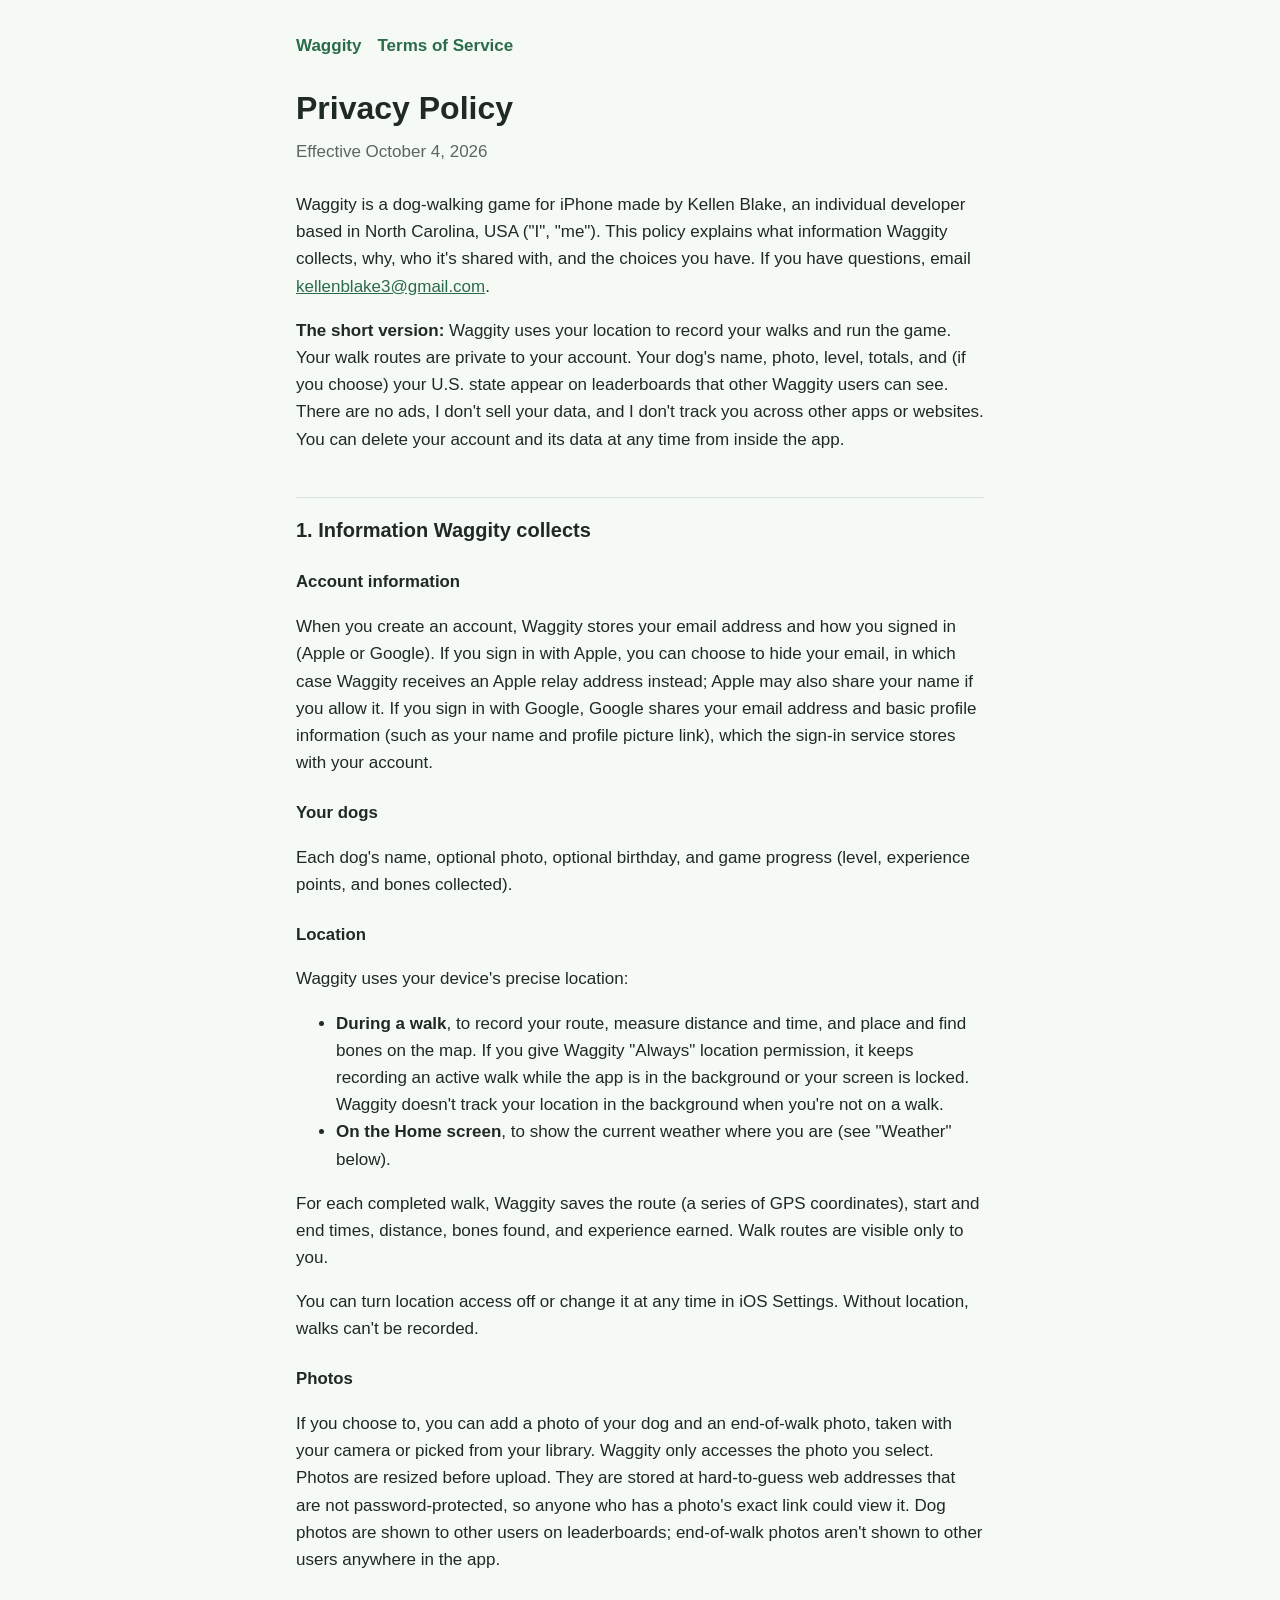
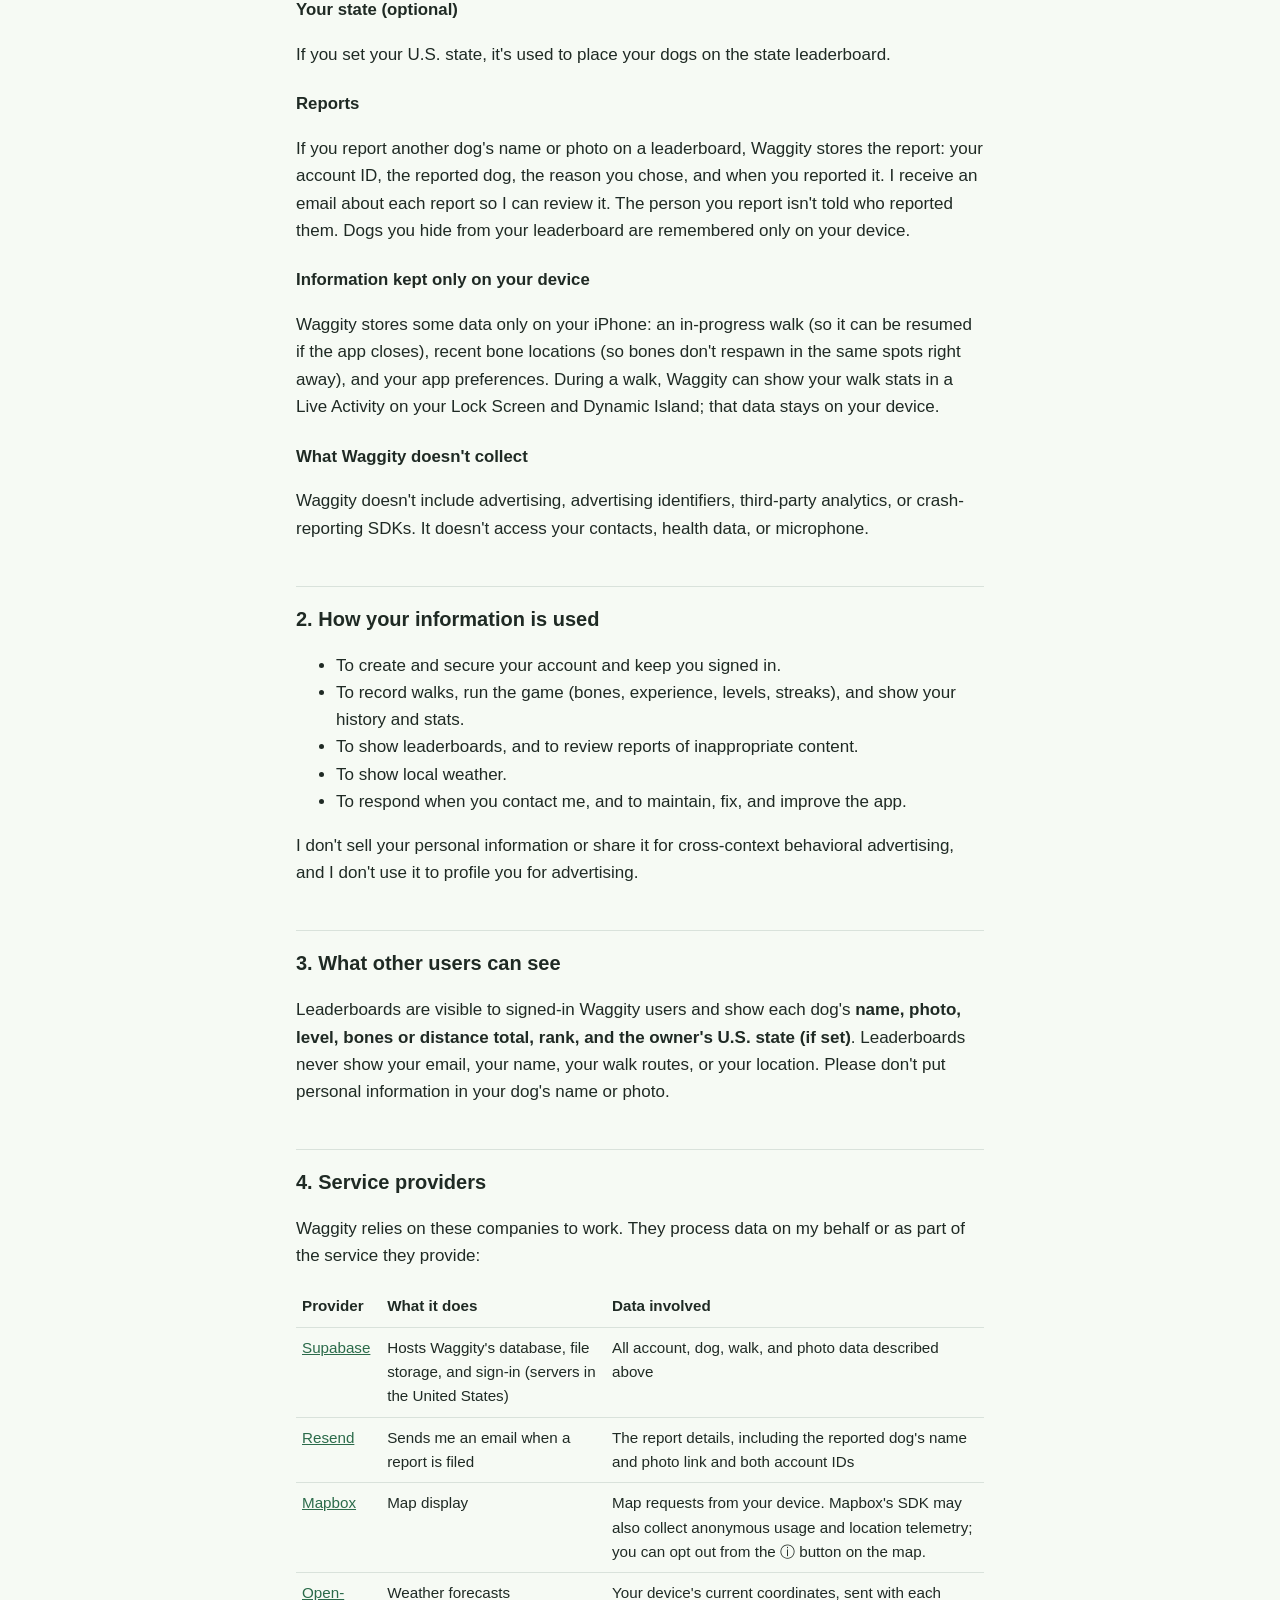
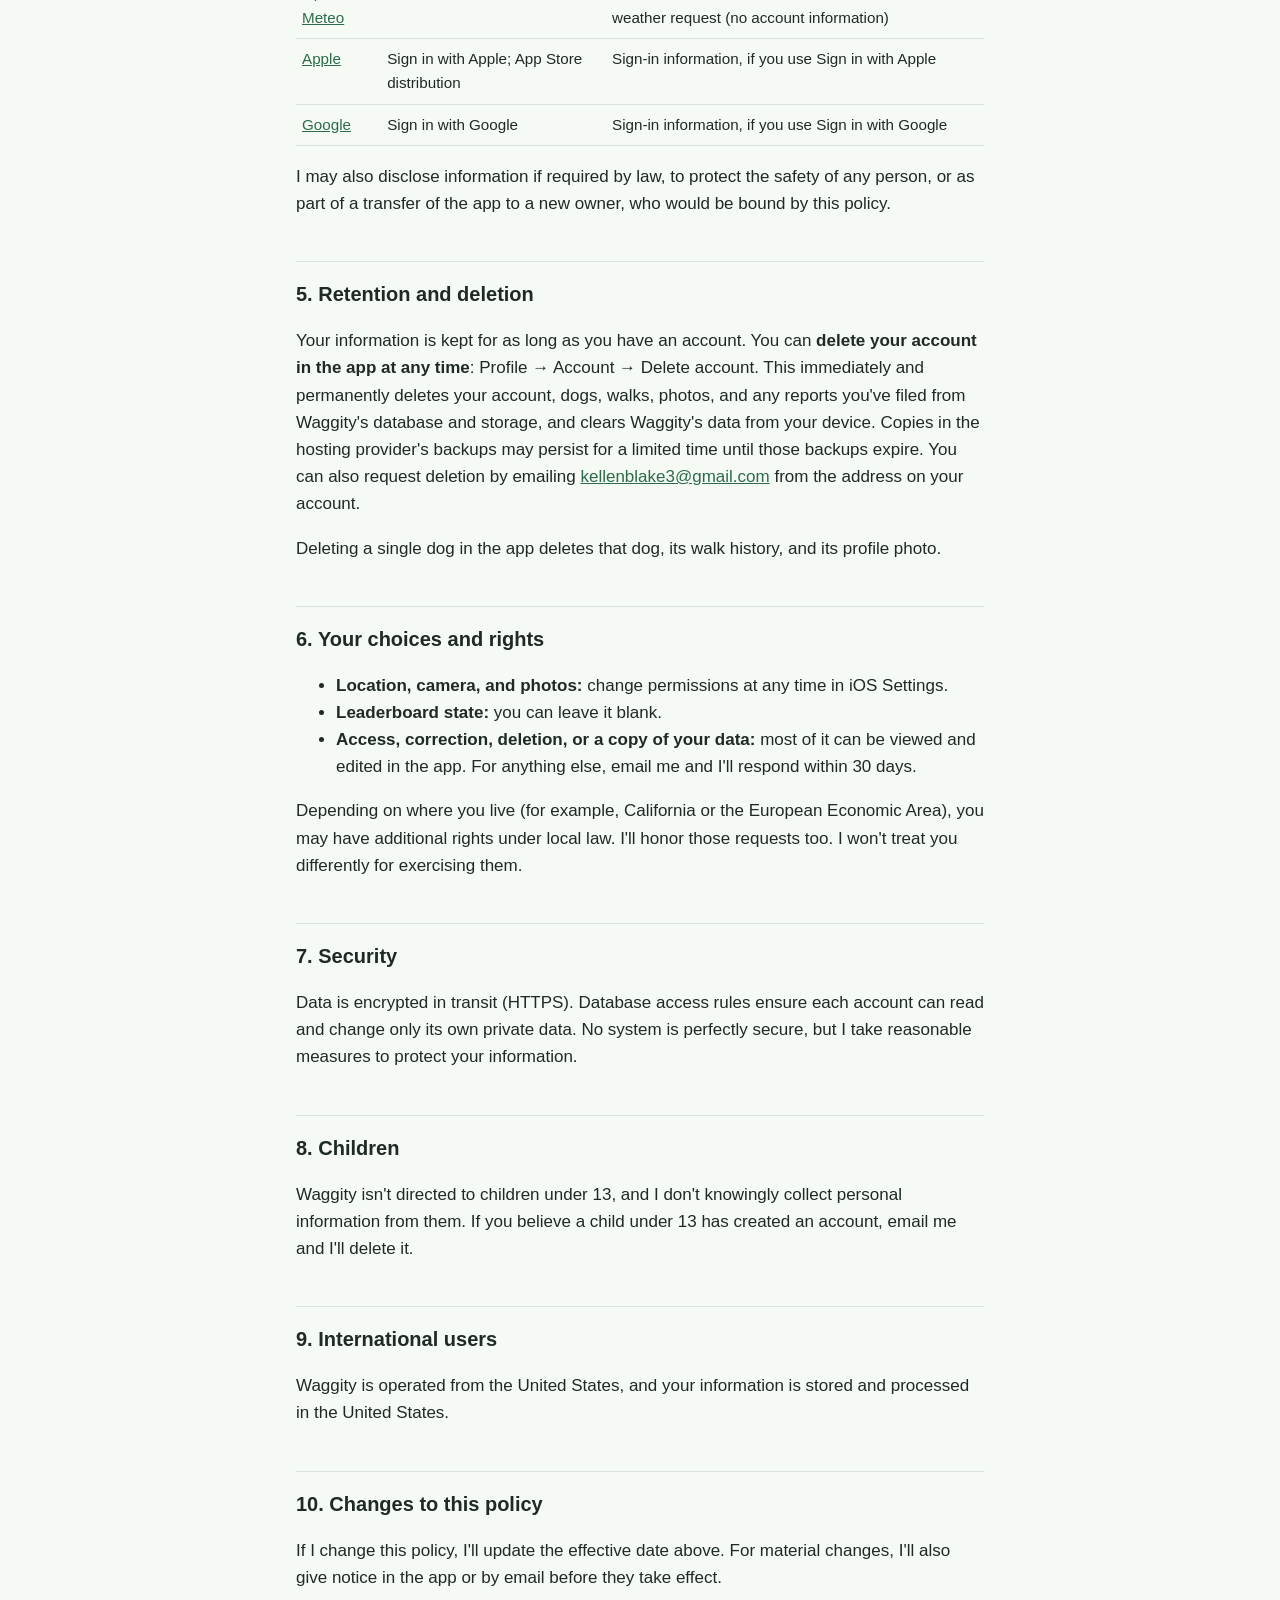
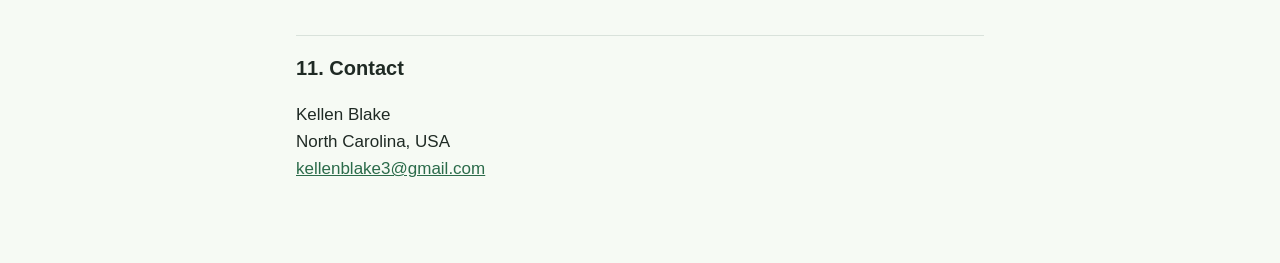
==== privacy.html @ a22bf343 "Waggity Privacy Policy and Terms of Service" ====
<!doctype html>
<html lang="en"><head><meta charset="utf-8"><meta name="viewport" content="width=device-width, initial-scale=1">
<title>Waggity Privacy Policy</title><link rel="stylesheet" href="style.css"></head>
<body><main>
<nav><a href="index.html">Waggity</a><a href="terms.html">Terms of Service</a></nav>
<h1>Privacy Policy</h1>
<p class="meta">Effective October 4, 2026</p>

<p>Waggity is a dog-walking game for iPhone made by Kellen Blake, an individual developer based in North Carolina, USA ("I", "me"). This policy explains what information Waggity collects, why, who it's shared with, and the choices you have. If you have questions, email <a href="mailto:kellenblake3@gmail.com">kellenblake3@gmail.com</a>.</p>

<p><strong>The short version:</strong> Waggity uses your location to record your walks and run the game. Your walk routes are private to your account. Your dog's name, photo, level, totals, and (if you choose) your U.S. state appear on leaderboards that other Waggity users can see. There are no ads, I don't sell your data, and I don't track you across other apps or websites. You can delete your account and its data at any time from inside the app.</p>

<h2>1. Information Waggity collects</h2>

<h3>Account information</h3>
<p>When you create an account, Waggity stores your email address and how you signed in (Apple or Google). If you sign in with Apple, you can choose to hide your email, in which case Waggity receives an Apple relay address instead; Apple may also share your name if you allow it. If you sign in with Google, Google shares your email address and basic profile information (such as your name and profile picture link), which the sign-in service stores with your account.</p>

<h3>Your dogs</h3>
<p>Each dog's name, optional photo, optional birthday, and game progress (level, experience points, and bones collected).</p>

<h3>Location</h3>
<p>Waggity uses your device's precise location:</p>
<ul>
  <li><strong>During a walk</strong>, to record your route, measure distance and time, and place and find bones on the map. If you give Waggity "Always" location permission, it keeps recording an active walk while the app is in the background or your screen is locked. Waggity doesn't track your location in the background when you're not on a walk.</li>
  <li><strong>On the Home screen</strong>, to show the current weather where you are (see "Weather" below).</li>
</ul>
<p>For each completed walk, Waggity saves the route (a series of GPS coordinates), start and end times, distance, bones found, and experience earned. Walk routes are visible only to you.</p>
<p>You can turn location access off or change it at any time in iOS Settings. Without location, walks can't be recorded.</p>

<h3>Photos</h3>
<p>If you choose to, you can add a photo of your dog and an end-of-walk photo, taken with your camera or picked from your library. Waggity only accesses the photo you select. Photos are resized before upload. They are stored at hard-to-guess web addresses that are not password-protected, so anyone who has a photo's exact link could view it. Dog photos are shown to other users on leaderboards; end-of-walk photos aren't shown to other users anywhere in the app.</p>

<h3>Your state (optional)</h3>
<p>If you set your U.S. state, it's used to place your dogs on the state leaderboard.</p>

<h3>Reports</h3>
<p>If you report another dog's name or photo on a leaderboard, Waggity stores the report: your account ID, the reported dog, the reason you chose, and when you reported it. I receive an email about each report so I can review it. The person you report isn't told who reported them. Dogs you hide from your leaderboard are remembered only on your device.</p>

<h3>Information kept only on your device</h3>
<p>Waggity stores some data only on your iPhone: an in-progress walk (so it can be resumed if the app closes), recent bone locations (so bones don't respawn in the same spots right away), and your app preferences. During a walk, Waggity can show your walk stats in a Live Activity on your Lock Screen and Dynamic Island; that data stays on your device.</p>

<h3>What Waggity doesn't collect</h3>
<p>Waggity doesn't include advertising, advertising identifiers, third-party analytics, or crash-reporting SDKs. It doesn't access your contacts, health data, or microphone.</p>

<h2>2. How your information is used</h2>
<ul>
  <li>To create and secure your account and keep you signed in.</li>
  <li>To record walks, run the game (bones, experience, levels, streaks), and show your history and stats.</li>
  <li>To show leaderboards, and to review reports of inappropriate content.</li>
  <li>To show local weather.</li>
  <li>To respond when you contact me, and to maintain, fix, and improve the app.</li>
</ul>
<p>I don't sell your personal information or share it for cross-context behavioral advertising, and I don't use it to profile you for advertising.</p>

<h2>3. What other users can see</h2>
<p>Leaderboards are visible to signed-in Waggity users and show each dog's <strong>name, photo, level, bones or distance total, rank, and the owner's U.S. state (if set)</strong>. Leaderboards never show your email, your name, your walk routes, or your location. Please don't put personal information in your dog's name or photo.</p>

<h2>4. Service providers</h2>
<p>Waggity relies on these companies to work. They process data on my behalf or as part of the service they provide:</p>
<table>
  <tr><th>Provider</th><th>What it does</th><th>Data involved</th></tr>
  <tr><td><a href="https://supabase.com/privacy">Supabase</a></td><td>Hosts Waggity's database, file storage, and sign-in (servers in the United States)</td><td>All account, dog, walk, and photo data described above</td></tr>
  <tr><td><a href="https://resend.com/legal/privacy-policy">Resend</a></td><td>Sends me an email when a report is filed</td><td>The report details, including the reported dog's name and photo link and both account IDs</td></tr>
  <tr><td><a href="https://www.mapbox.com/legal/privacy">Mapbox</a></td><td>Map display</td><td>Map requests from your device. Mapbox's SDK may also collect anonymous usage and location telemetry; you can opt out from the ⓘ button on the map.</td></tr>
  <tr><td><a href="https://open-meteo.com/en/terms">Open-Meteo</a></td><td>Weather forecasts</td><td>Your device's current coordinates, sent with each weather request (no account information)</td></tr>
  <tr><td><a href="https://www.apple.com/legal/privacy/">Apple</a></td><td>Sign in with Apple; App Store distribution</td><td>Sign-in information, if you use Sign in with Apple</td></tr>
  <tr><td><a href="https://policies.google.com/privacy">Google</a></td><td>Sign in with Google</td><td>Sign-in information, if you use Sign in with Google</td></tr>
</table>
<p>I may also disclose information if required by law, to protect the safety of any person, or as part of a transfer of the app to a new owner, who would be bound by this policy.</p>

<h2>5. Retention and deletion</h2>
<p>Your information is kept for as long as you have an account. You can <strong>delete your account in the app at any time</strong>: Profile → Account → Delete account. This immediately and permanently deletes your account, dogs, walks, photos, and any reports you've filed from Waggity's database and storage, and clears Waggity's data from your device. Copies in the hosting provider's backups may persist for a limited time until those backups expire. You can also request deletion by emailing <a href="mailto:kellenblake3@gmail.com">kellenblake3@gmail.com</a> from the address on your account.</p>
<p>Deleting a single dog in the app deletes that dog, its walk history, and its profile photo.</p>

<h2>6. Your choices and rights</h2>
<ul>
  <li><strong>Location, camera, and photos:</strong> change permissions at any time in iOS Settings.</li>
  <li><strong>Leaderboard state:</strong> you can leave it blank.</li>
  <li><strong>Access, correction, deletion, or a copy of your data:</strong> most of it can be viewed and edited in the app. For anything else, email me and I'll respond within 30 days.</li>
</ul>
<p>Depending on where you live (for example, California or the European Economic Area), you may have additional rights under local law. I'll honor those requests too. I won't treat you differently for exercising them.</p>

<h2>7. Security</h2>
<p>Data is encrypted in transit (HTTPS). Database access rules ensure each account can read and change only its own private data. No system is perfectly secure, but I take reasonable measures to protect your information.</p>

<h2>8. Children</h2>
<p>Waggity isn't directed to children under 13, and I don't knowingly collect personal information from them. If you believe a child under 13 has created an account, email me and I'll delete it.</p>

<h2>9. International users</h2>
<p>Waggity is operated from the United States, and your information is stored and processed in the United States.</p>

<h2>10. Changes to this policy</h2>
<p>If I change this policy, I'll update the effective date above. For material changes, I'll also give notice in the app or by email before they take effect.</p>

<h2>11. Contact</h2>
<p>Kellen Blake<br>North Carolina, USA<br><a href="mailto:kellenblake3@gmail.com">kellenblake3@gmail.com</a></p>
</main></body></html>
---- style.css ----
:root { --bg: #f6faf4; --ink: #1f2a24; --muted: #5b665f; --accent: #2b6b4a; --rule: #d9e2db; }
@media (prefers-color-scheme: dark) { :root { --bg: #141a16; --ink: #e6ece7; --muted: #a3ada6; --accent: #7cc39c; --rule: #2c3530; } }
* { box-sizing: border-box; }
body { margin: 0; background: var(--bg); color: var(--ink); font: 17px/1.6 -apple-system, BlinkMacSystemFont, "Segoe UI", Roboto, sans-serif; }
main { max-width: 720px; margin: 0 auto; padding: 32px 16px 64px; }
h1 { font-size: 2rem; margin: 0 0 4px; }
h2 { font-size: 1.25rem; margin: 2.2em 0 .4em; padding-top: .8em; border-top: 1px solid var(--rule); }
h3 { font-size: 1.05rem; margin: 1.4em 0 .3em; }
.meta { color: var(--muted); margin: 0 0 1.5em; }
a { color: var(--accent); }
nav { margin-bottom: 24px; font-weight: 600; }
nav a { margin-right: 16px; text-decoration: none; }
table { border-collapse: collapse; width: 100%; font-size: .95rem; }
th, td { text-align: left; vertical-align: top; padding: 8px 6px; border-bottom: 1px solid var(--rule); }
.caps { text-transform: uppercase; font-size: .92rem; }
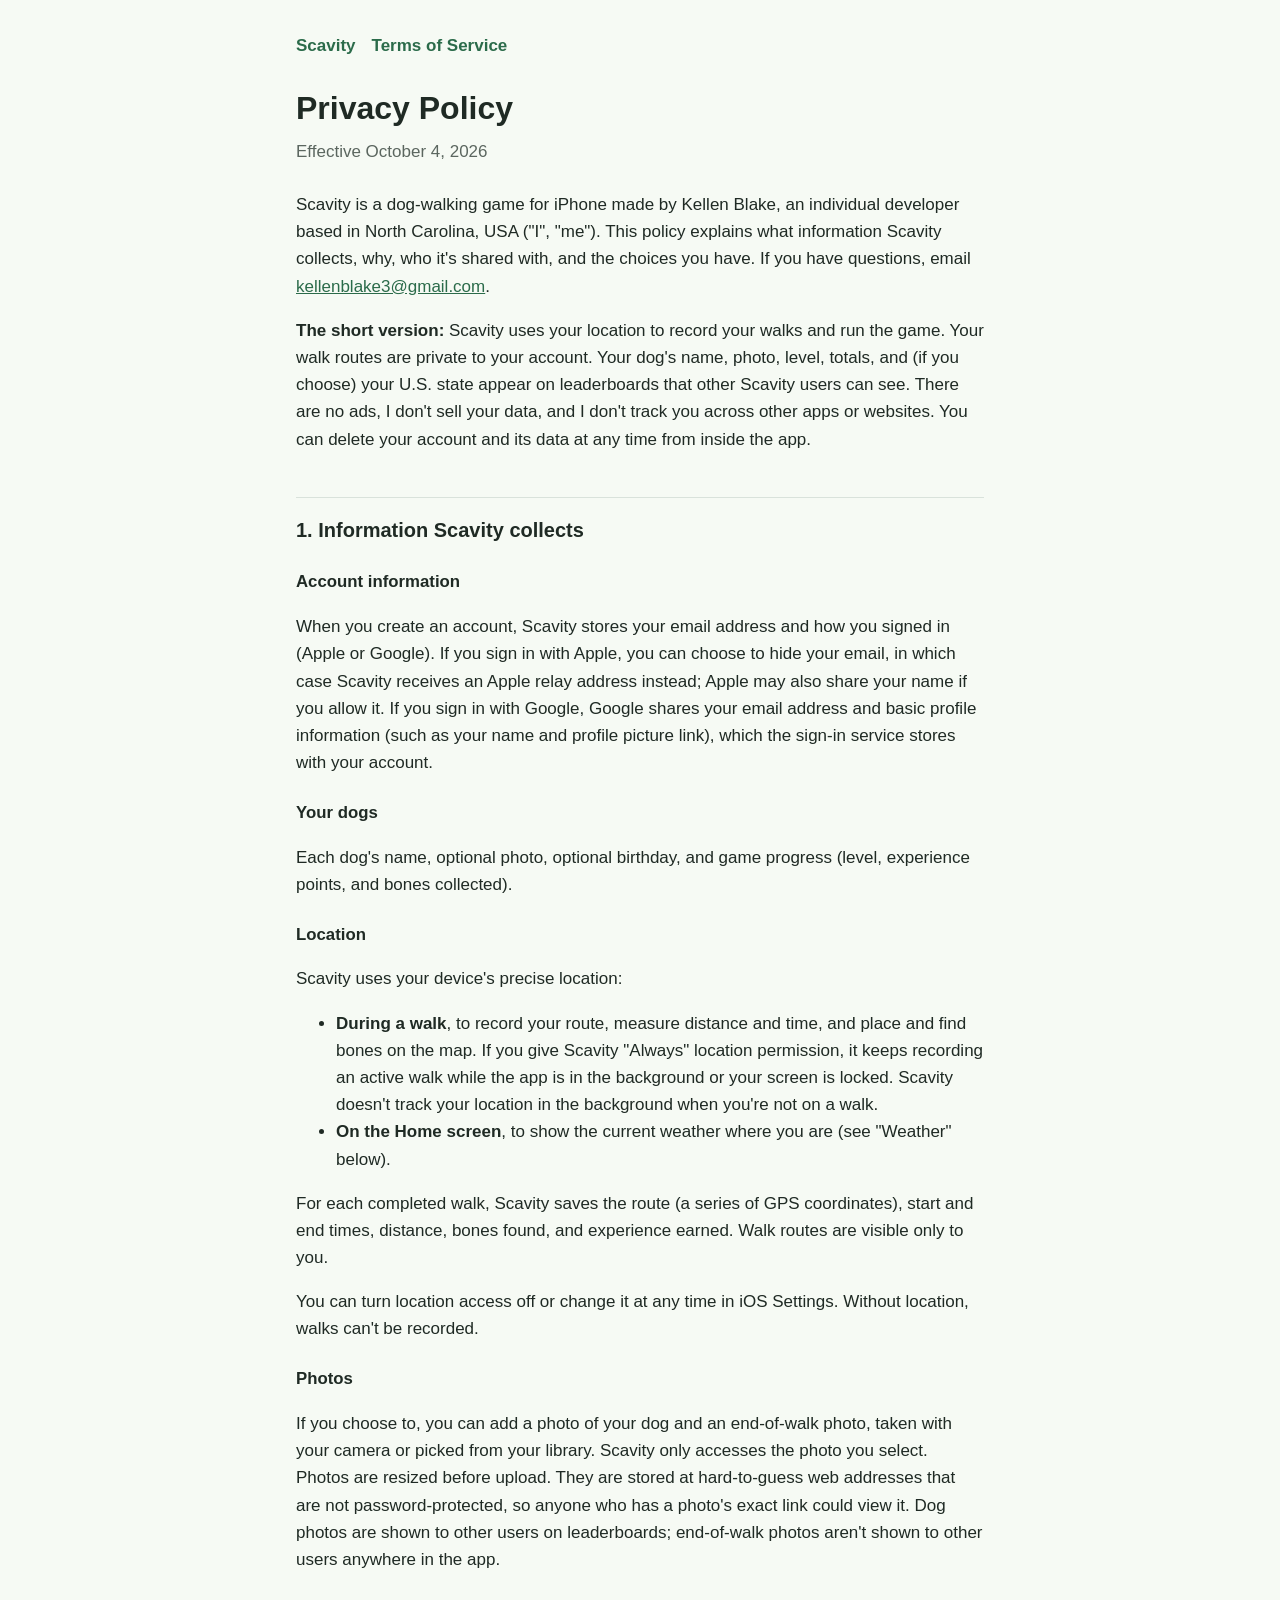
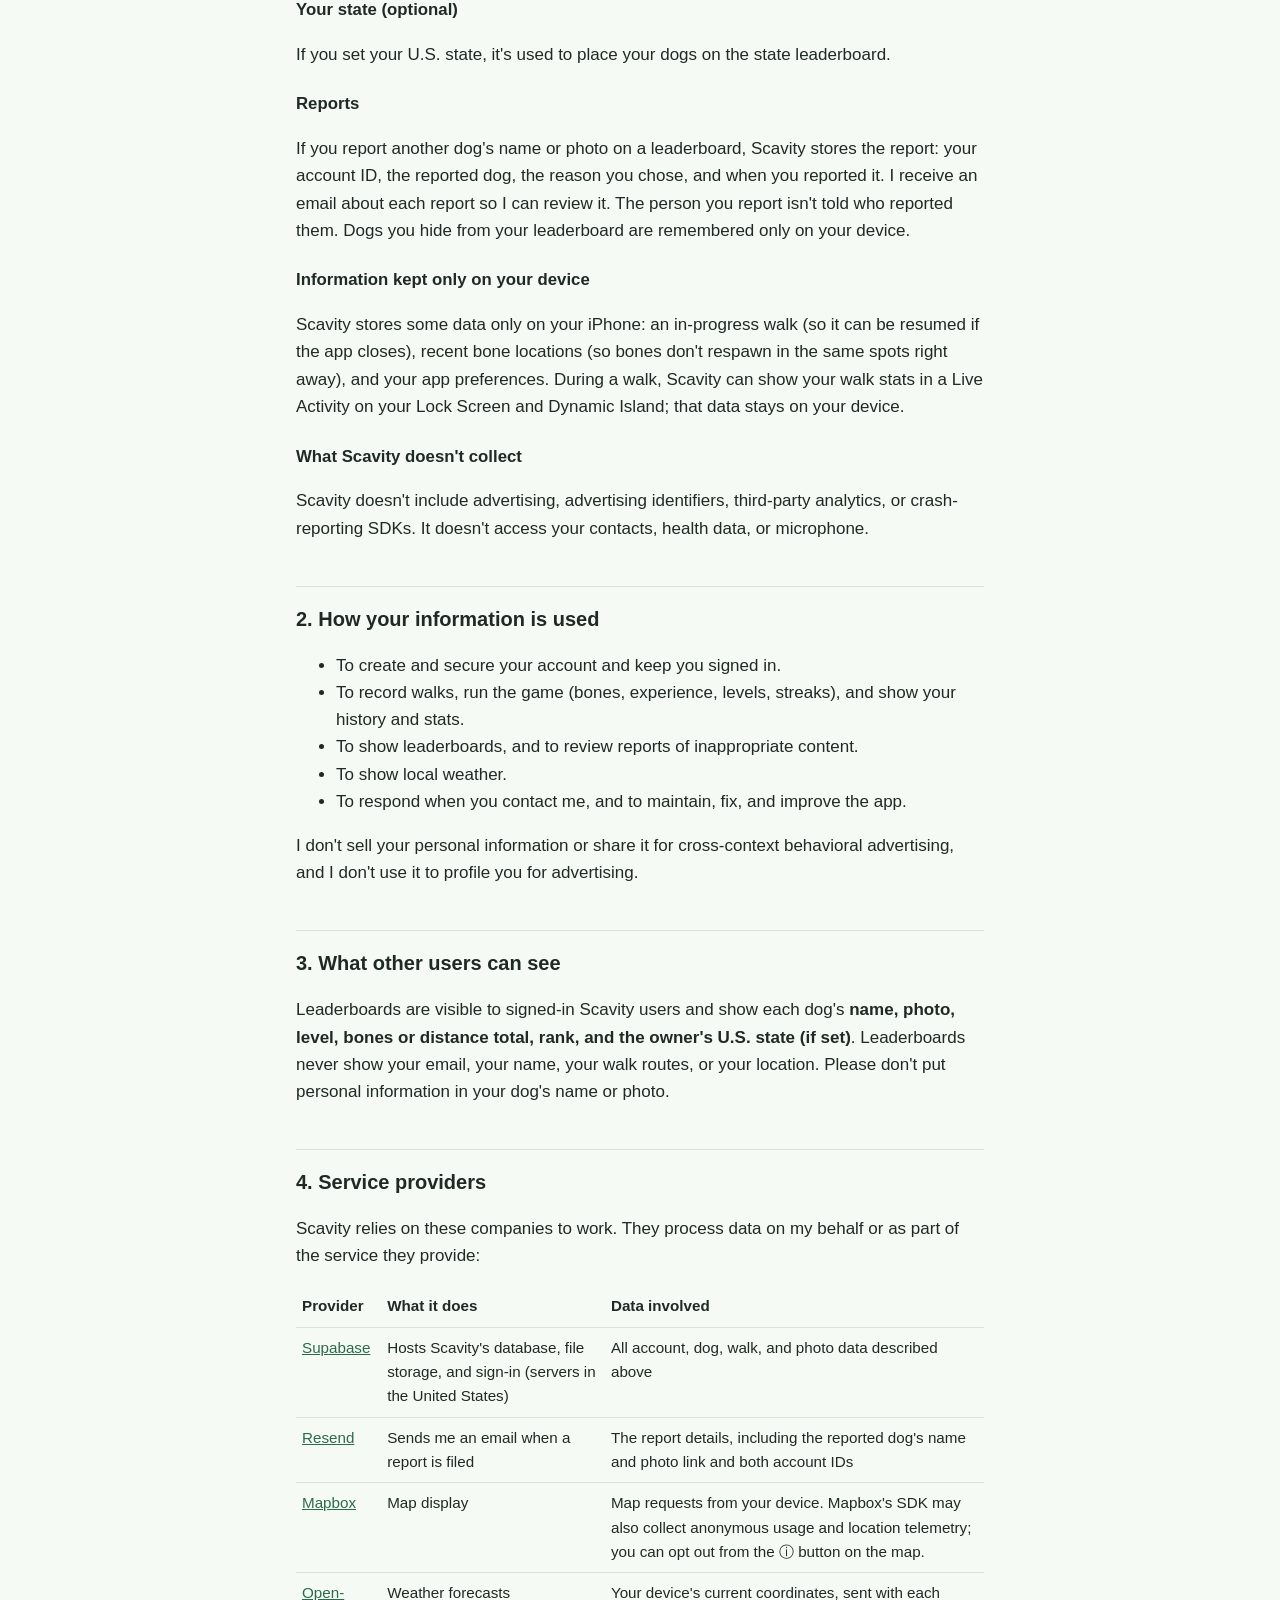
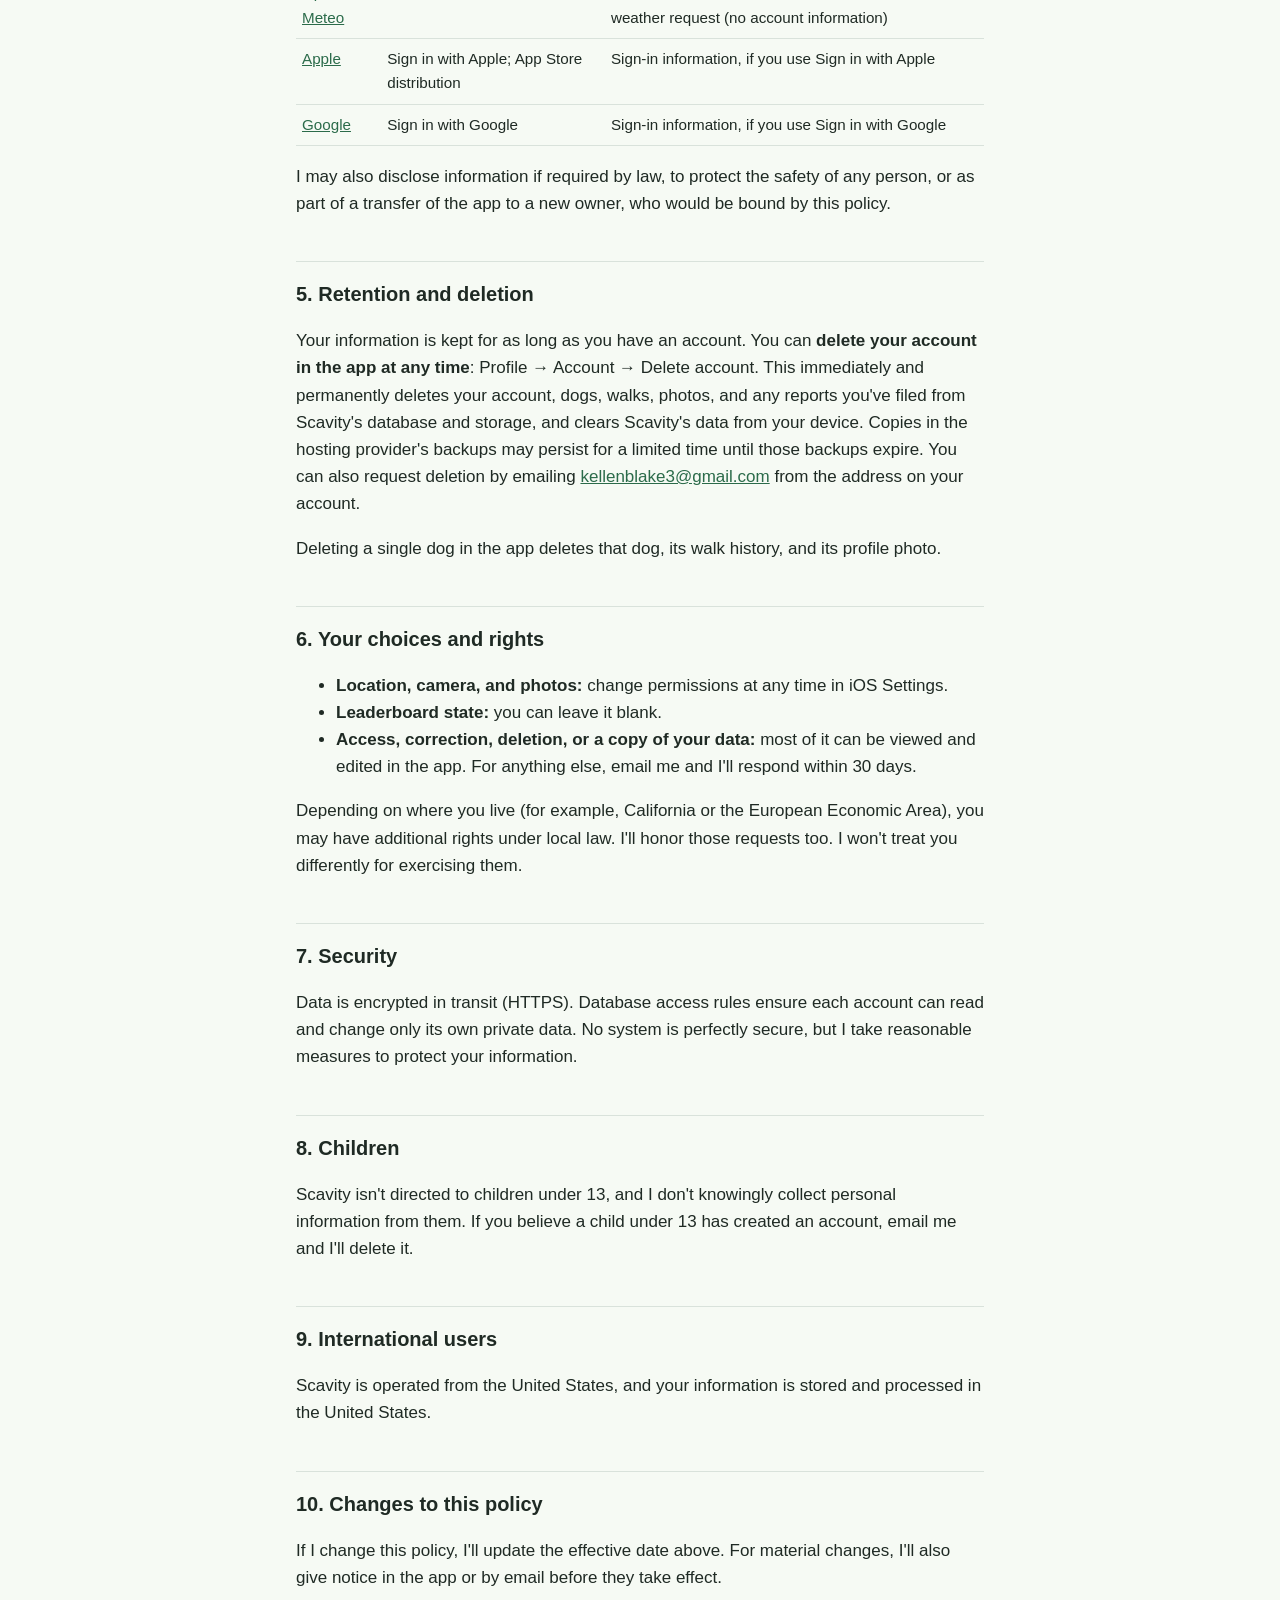
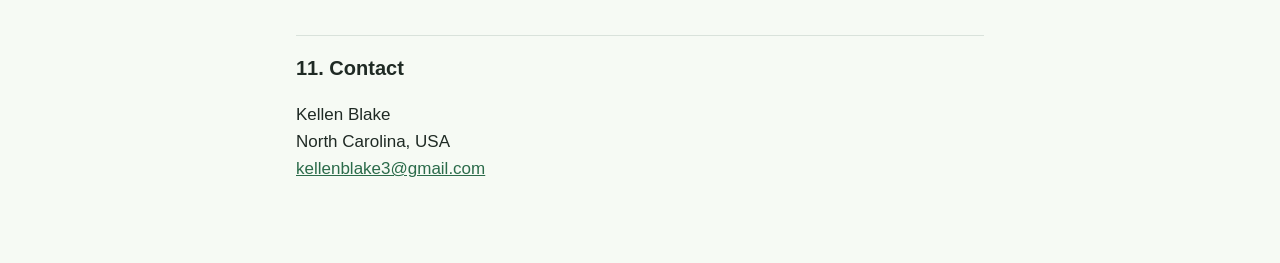
==== commit 5405731f: "Rename Waggity to Scavity" ====
--- a/privacy.html
+++ b/privacy.html
@@ -1,46 +1,46 @@
 <!doctype html>
 <html lang="en"><head><meta charset="utf-8"><meta name="viewport" content="width=device-width, initial-scale=1">
-<title>Waggity Privacy Policy</title><link rel="stylesheet" href="style.css"></head>
+<title>Scavity Privacy Policy</title><link rel="stylesheet" href="style.css"></head>
 <body><main>
-<nav><a href="index.html">Waggity</a><a href="terms.html">Terms of Service</a></nav>
+<nav><a href="index.html">Scavity</a><a href="terms.html">Terms of Service</a></nav>
 <h1>Privacy Policy</h1>
 <p class="meta">Effective October 4, 2026</p>
 
-<p>Waggity is a dog-walking game for iPhone made by Kellen Blake, an individual developer based in North Carolina, USA ("I", "me"). This policy explains what information Waggity collects, why, who it's shared with, and the choices you have. If you have questions, email <a href="mailto:kellenblake3@gmail.com">kellenblake3@gmail.com</a>.</p>
+<p>Scavity is a dog-walking game for iPhone made by Kellen Blake, an individual developer based in North Carolina, USA ("I", "me"). This policy explains what information Scavity collects, why, who it's shared with, and the choices you have. If you have questions, email <a href="mailto:kellenblake3@gmail.com">kellenblake3@gmail.com</a>.</p>
 
-<p><strong>The short version:</strong> Waggity uses your location to record your walks and run the game. Your walk routes are private to your account. Your dog's name, photo, level, totals, and (if you choose) your U.S. state appear on leaderboards that other Waggity users can see. There are no ads, I don't sell your data, and I don't track you across other apps or websites. You can delete your account and its data at any time from inside the app.</p>
+<p><strong>The short version:</strong> Scavity uses your location to record your walks and run the game. Your walk routes are private to your account. Your dog's name, photo, level, totals, and (if you choose) your U.S. state appear on leaderboards that other Scavity users can see. There are no ads, I don't sell your data, and I don't track you across other apps or websites. You can delete your account and its data at any time from inside the app.</p>
 
-<h2>1. Information Waggity collects</h2>
+<h2>1. Information Scavity collects</h2>
 
 <h3>Account information</h3>
-<p>When you create an account, Waggity stores your email address and how you signed in (Apple or Google). If you sign in with Apple, you can choose to hide your email, in which case Waggity receives an Apple relay address instead; Apple may also share your name if you allow it. If you sign in with Google, Google shares your email address and basic profile information (such as your name and profile picture link), which the sign-in service stores with your account.</p>
+<p>When you create an account, Scavity stores your email address and how you signed in (Apple or Google). If you sign in with Apple, you can choose to hide your email, in which case Scavity receives an Apple relay address instead; Apple may also share your name if you allow it. If you sign in with Google, Google shares your email address and basic profile information (such as your name and profile picture link), which the sign-in service stores with your account.</p>
 
 <h3>Your dogs</h3>
 <p>Each dog's name, optional photo, optional birthday, and game progress (level, experience points, and bones collected).</p>
 
 <h3>Location</h3>
-<p>Waggity uses your device's precise location:</p>
+<p>Scavity uses your device's precise location:</p>
 <ul>
-  <li><strong>During a walk</strong>, to record your route, measure distance and time, and place and find bones on the map. If you give Waggity "Always" location permission, it keeps recording an active walk while the app is in the background or your screen is locked. Waggity doesn't track your location in the background when you're not on a walk.</li>
+  <li><strong>During a walk</strong>, to record your route, measure distance and time, and place and find bones on the map. If you give Scavity "Always" location permission, it keeps recording an active walk while the app is in the background or your screen is locked. Scavity doesn't track your location in the background when you're not on a walk.</li>
   <li><strong>On the Home screen</strong>, to show the current weather where you are (see "Weather" below).</li>
 </ul>
-<p>For each completed walk, Waggity saves the route (a series of GPS coordinates), start and end times, distance, bones found, and experience earned. Walk routes are visible only to you.</p>
+<p>For each completed walk, Scavity saves the route (a series of GPS coordinates), start and end times, distance, bones found, and experience earned. Walk routes are visible only to you.</p>
 <p>You can turn location access off or change it at any time in iOS Settings. Without location, walks can't be recorded.</p>
 
 <h3>Photos</h3>
-<p>If you choose to, you can add a photo of your dog and an end-of-walk photo, taken with your camera or picked from your library. Waggity only accesses the photo you select. Photos are resized before upload. They are stored at hard-to-guess web addresses that are not password-protected, so anyone who has a photo's exact link could view it. Dog photos are shown to other users on leaderboards; end-of-walk photos aren't shown to other users anywhere in the app.</p>
+<p>If you choose to, you can add a photo of your dog and an end-of-walk photo, taken with your camera or picked from your library. Scavity only accesses the photo you select. Photos are resized before upload. They are stored at hard-to-guess web addresses that are not password-protected, so anyone who has a photo's exact link could view it. Dog photos are shown to other users on leaderboards; end-of-walk photos aren't shown to other users anywhere in the app.</p>
 
 <h3>Your state (optional)</h3>
 <p>If you set your U.S. state, it's used to place your dogs on the state leaderboard.</p>
 
 <h3>Reports</h3>
-<p>If you report another dog's name or photo on a leaderboard, Waggity stores the report: your account ID, the reported dog, the reason you chose, and when you reported it. I receive an email about each report so I can review it. The person you report isn't told who reported them. Dogs you hide from your leaderboard are remembered only on your device.</p>
+<p>If you report another dog's name or photo on a leaderboard, Scavity stores the report: your account ID, the reported dog, the reason you chose, and when you reported it. I receive an email about each report so I can review it. The person you report isn't told who reported them. Dogs you hide from your leaderboard are remembered only on your device.</p>
 
 <h3>Information kept only on your device</h3>
-<p>Waggity stores some data only on your iPhone: an in-progress walk (so it can be resumed if the app closes), recent bone locations (so bones don't respawn in the same spots right away), and your app preferences. During a walk, Waggity can show your walk stats in a Live Activity on your Lock Screen and Dynamic Island; that data stays on your device.</p>
+<p>Scavity stores some data only on your iPhone: an in-progress walk (so it can be resumed if the app closes), recent bone locations (so bones don't respawn in the same spots right away), and your app preferences. During a walk, Scavity can show your walk stats in a Live Activity on your Lock Screen and Dynamic Island; that data stays on your device.</p>
 
-<h3>What Waggity doesn't collect</h3>
-<p>Waggity doesn't include advertising, advertising identifiers, third-party analytics, or crash-reporting SDKs. It doesn't access your contacts, health data, or microphone.</p>
+<h3>What Scavity doesn't collect</h3>
+<p>Scavity doesn't include advertising, advertising identifiers, third-party analytics, or crash-reporting SDKs. It doesn't access your contacts, health data, or microphone.</p>
 
 <h2>2. How your information is used</h2>
 <ul>
@@ -53,13 +53,13 @@
 <p>I don't sell your personal information or share it for cross-context behavioral advertising, and I don't use it to profile you for advertising.</p>
 
 <h2>3. What other users can see</h2>
-<p>Leaderboards are visible to signed-in Waggity users and show each dog's <strong>name, photo, level, bones or distance total, rank, and the owner's U.S. state (if set)</strong>. Leaderboards never show your email, your name, your walk routes, or your location. Please don't put personal information in your dog's name or photo.</p>
+<p>Leaderboards are visible to signed-in Scavity users and show each dog's <strong>name, photo, level, bones or distance total, rank, and the owner's U.S. state (if set)</strong>. Leaderboards never show your email, your name, your walk routes, or your location. Please don't put personal information in your dog's name or photo.</p>
 
 <h2>4. Service providers</h2>
-<p>Waggity relies on these companies to work. They process data on my behalf or as part of the service they provide:</p>
+<p>Scavity relies on these companies to work. They process data on my behalf or as part of the service they provide:</p>
 <table>
   <tr><th>Provider</th><th>What it does</th><th>Data involved</th></tr>
-  <tr><td><a href="https://supabase.com/privacy">Supabase</a></td><td>Hosts Waggity's database, file storage, and sign-in (servers in the United States)</td><td>All account, dog, walk, and photo data described above</td></tr>
+  <tr><td><a href="https://supabase.com/privacy">Supabase</a></td><td>Hosts Scavity's database, file storage, and sign-in (servers in the United States)</td><td>All account, dog, walk, and photo data described above</td></tr>
   <tr><td><a href="https://resend.com/legal/privacy-policy">Resend</a></td><td>Sends me an email when a report is filed</td><td>The report details, including the reported dog's name and photo link and both account IDs</td></tr>
   <tr><td><a href="https://www.mapbox.com/legal/privacy">Mapbox</a></td><td>Map display</td><td>Map requests from your device. Mapbox's SDK may also collect anonymous usage and location telemetry; you can opt out from the ⓘ button on the map.</td></tr>
   <tr><td><a href="https://open-meteo.com/en/terms">Open-Meteo</a></td><td>Weather forecasts</td><td>Your device's current coordinates, sent with each weather request (no account information)</td></tr>
@@ -69,7 +69,7 @@
 <p>I may also disclose information if required by law, to protect the safety of any person, or as part of a transfer of the app to a new owner, who would be bound by this policy.</p>
 
 <h2>5. Retention and deletion</h2>
-<p>Your information is kept for as long as you have an account. You can <strong>delete your account in the app at any time</strong>: Profile → Account → Delete account. This immediately and permanently deletes your account, dogs, walks, photos, and any reports you've filed from Waggity's database and storage, and clears Waggity's data from your device. Copies in the hosting provider's backups may persist for a limited time until those backups expire. You can also request deletion by emailing <a href="mailto:kellenblake3@gmail.com">kellenblake3@gmail.com</a> from the address on your account.</p>
+<p>Your information is kept for as long as you have an account. You can <strong>delete your account in the app at any time</strong>: Profile → Account → Delete account. This immediately and permanently deletes your account, dogs, walks, photos, and any reports you've filed from Scavity's database and storage, and clears Scavity's data from your device. Copies in the hosting provider's backups may persist for a limited time until those backups expire. You can also request deletion by emailing <a href="mailto:kellenblake3@gmail.com">kellenblake3@gmail.com</a> from the address on your account.</p>
 <p>Deleting a single dog in the app deletes that dog, its walk history, and its profile photo.</p>
 
 <h2>6. Your choices and rights</h2>
@@ -84,10 +84,10 @@
 <p>Data is encrypted in transit (HTTPS). Database access rules ensure each account can read and change only its own private data. No system is perfectly secure, but I take reasonable measures to protect your information.</p>
 
 <h2>8. Children</h2>
-<p>Waggity isn't directed to children under 13, and I don't knowingly collect personal information from them. If you believe a child under 13 has created an account, email me and I'll delete it.</p>
+<p>Scavity isn't directed to children under 13, and I don't knowingly collect personal information from them. If you believe a child under 13 has created an account, email me and I'll delete it.</p>
 
 <h2>9. International users</h2>
-<p>Waggity is operated from the United States, and your information is stored and processed in the United States.</p>
+<p>Scavity is operated from the United States, and your information is stored and processed in the United States.</p>
 
 <h2>10. Changes to this policy</h2>
 <p>If I change this policy, I'll update the effective date above. For material changes, I'll also give notice in the app or by email before they take effect.</p>
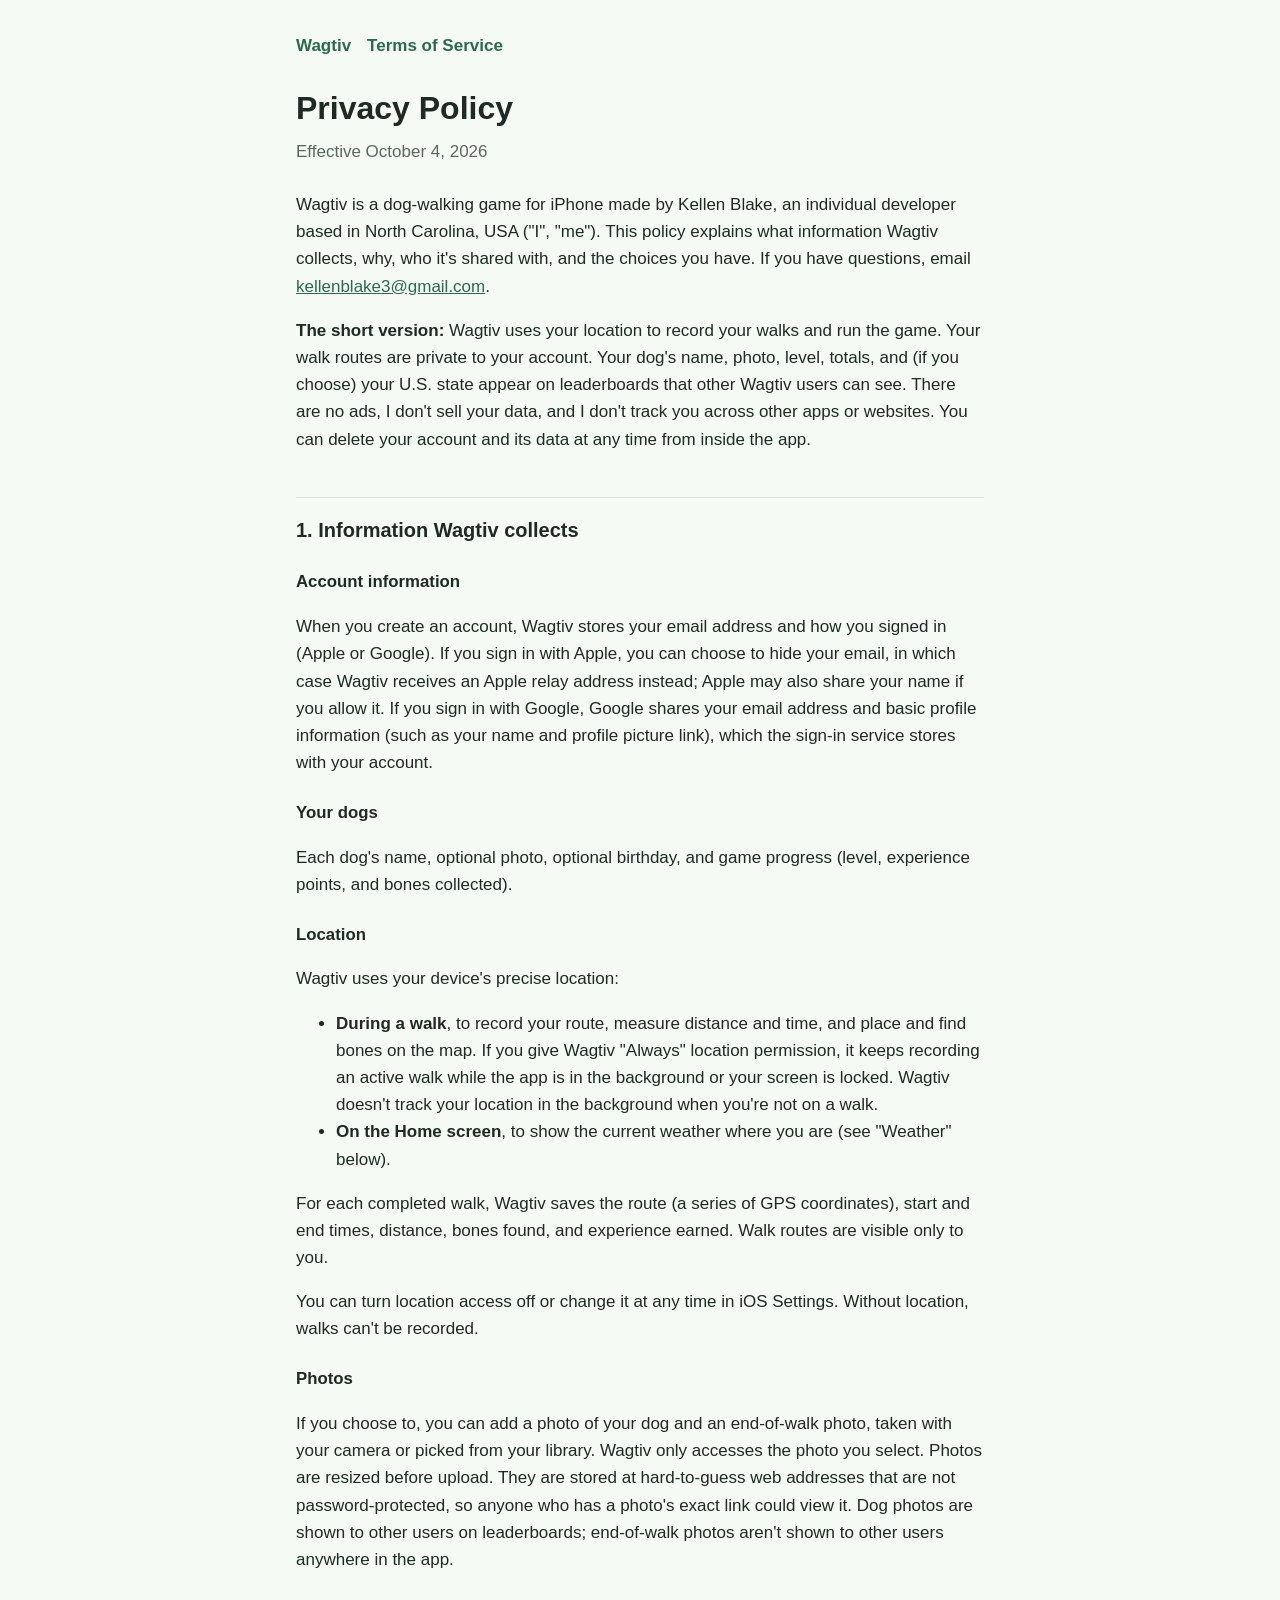
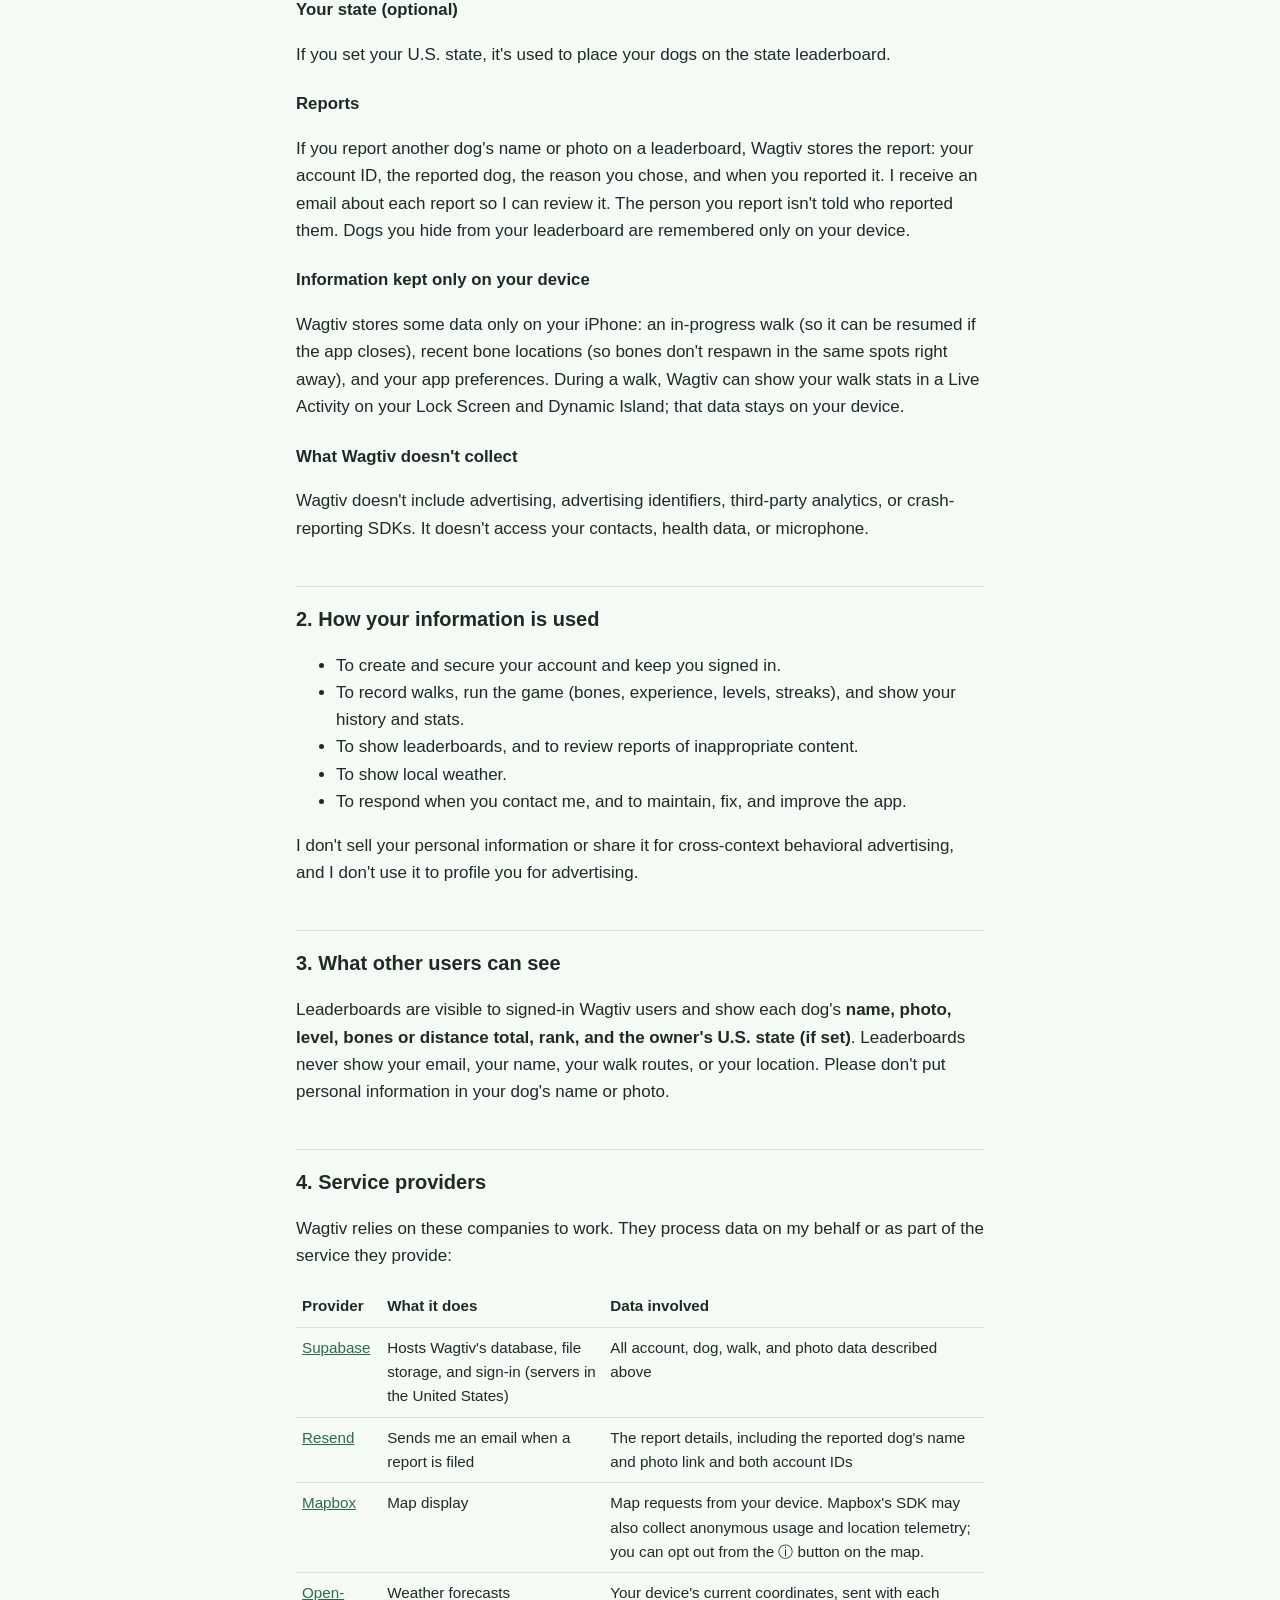
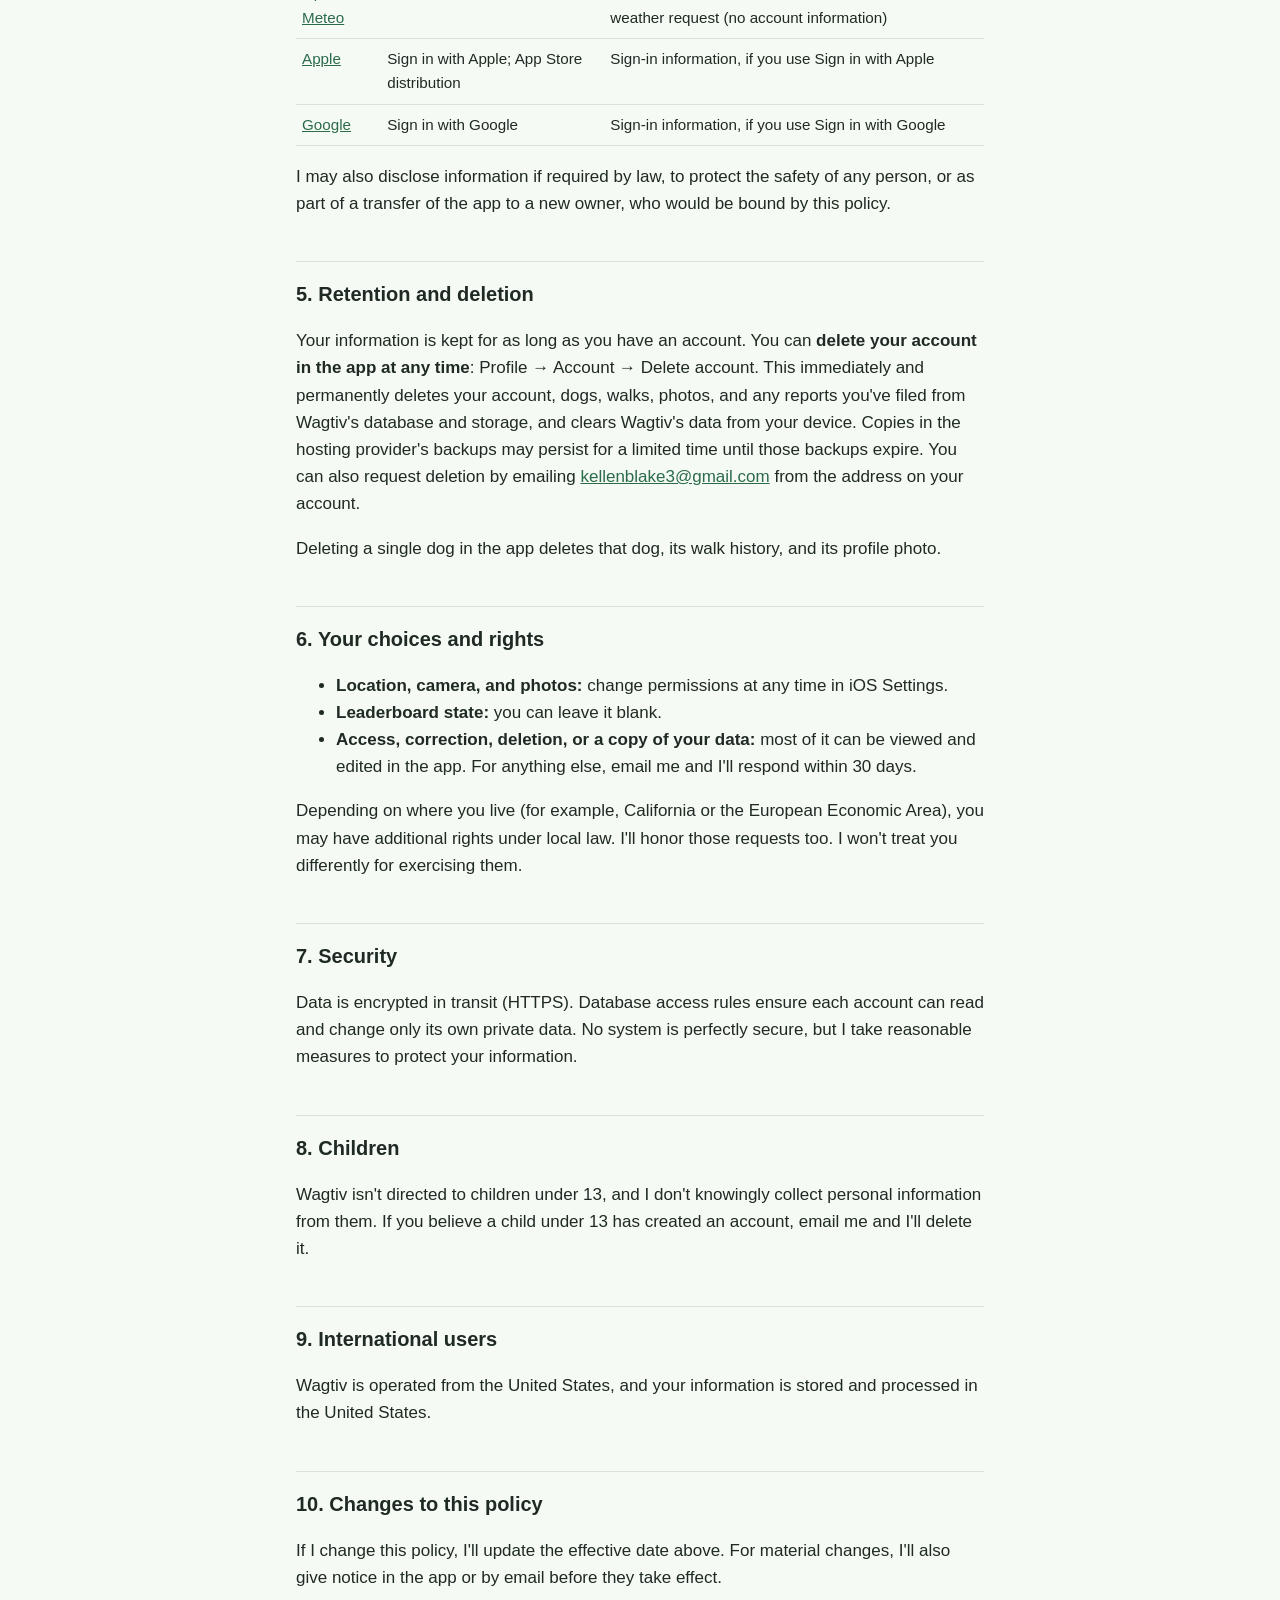
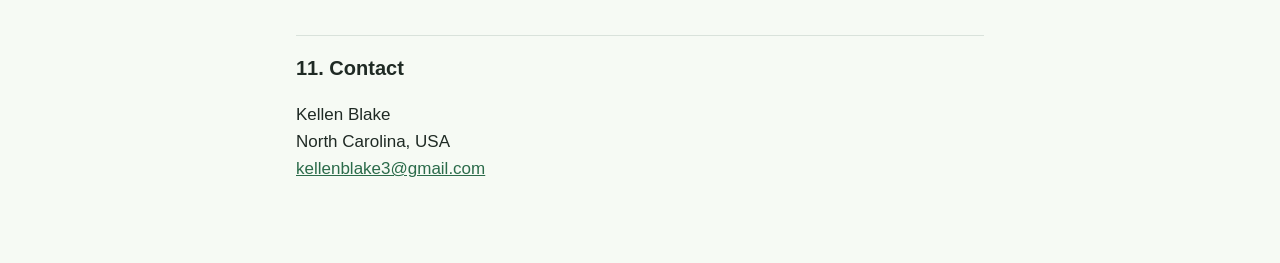
==== commit 6368b8c9: "Rename Scavity to Wagtiv" ====
--- a/privacy.html
+++ b/privacy.html
@@ -1,46 +1,46 @@
 <!doctype html>
 <html lang="en"><head><meta charset="utf-8"><meta name="viewport" content="width=device-width, initial-scale=1">
-<title>Scavity Privacy Policy</title><link rel="stylesheet" href="style.css"></head>
+<title>Wagtiv Privacy Policy</title><link rel="stylesheet" href="style.css"></head>
 <body><main>
-<nav><a href="index.html">Scavity</a><a href="terms.html">Terms of Service</a></nav>
+<nav><a href="index.html">Wagtiv</a><a href="terms.html">Terms of Service</a></nav>
 <h1>Privacy Policy</h1>
 <p class="meta">Effective October 4, 2026</p>
 
-<p>Scavity is a dog-walking game for iPhone made by Kellen Blake, an individual developer based in North Carolina, USA ("I", "me"). This policy explains what information Scavity collects, why, who it's shared with, and the choices you have. If you have questions, email <a href="mailto:kellenblake3@gmail.com">kellenblake3@gmail.com</a>.</p>
+<p>Wagtiv is a dog-walking game for iPhone made by Kellen Blake, an individual developer based in North Carolina, USA ("I", "me"). This policy explains what information Wagtiv collects, why, who it's shared with, and the choices you have. If you have questions, email <a href="mailto:kellenblake3@gmail.com">kellenblake3@gmail.com</a>.</p>
 
-<p><strong>The short version:</strong> Scavity uses your location to record your walks and run the game. Your walk routes are private to your account. Your dog's name, photo, level, totals, and (if you choose) your U.S. state appear on leaderboards that other Scavity users can see. There are no ads, I don't sell your data, and I don't track you across other apps or websites. You can delete your account and its data at any time from inside the app.</p>
+<p><strong>The short version:</strong> Wagtiv uses your location to record your walks and run the game. Your walk routes are private to your account. Your dog's name, photo, level, totals, and (if you choose) your U.S. state appear on leaderboards that other Wagtiv users can see. There are no ads, I don't sell your data, and I don't track you across other apps or websites. You can delete your account and its data at any time from inside the app.</p>
 
-<h2>1. Information Scavity collects</h2>
+<h2>1. Information Wagtiv collects</h2>
 
 <h3>Account information</h3>
-<p>When you create an account, Scavity stores your email address and how you signed in (Apple or Google). If you sign in with Apple, you can choose to hide your email, in which case Scavity receives an Apple relay address instead; Apple may also share your name if you allow it. If you sign in with Google, Google shares your email address and basic profile information (such as your name and profile picture link), which the sign-in service stores with your account.</p>
+<p>When you create an account, Wagtiv stores your email address and how you signed in (Apple or Google). If you sign in with Apple, you can choose to hide your email, in which case Wagtiv receives an Apple relay address instead; Apple may also share your name if you allow it. If you sign in with Google, Google shares your email address and basic profile information (such as your name and profile picture link), which the sign-in service stores with your account.</p>
 
 <h3>Your dogs</h3>
 <p>Each dog's name, optional photo, optional birthday, and game progress (level, experience points, and bones collected).</p>
 
 <h3>Location</h3>
-<p>Scavity uses your device's precise location:</p>
+<p>Wagtiv uses your device's precise location:</p>
 <ul>
-  <li><strong>During a walk</strong>, to record your route, measure distance and time, and place and find bones on the map. If you give Scavity "Always" location permission, it keeps recording an active walk while the app is in the background or your screen is locked. Scavity doesn't track your location in the background when you're not on a walk.</li>
+  <li><strong>During a walk</strong>, to record your route, measure distance and time, and place and find bones on the map. If you give Wagtiv "Always" location permission, it keeps recording an active walk while the app is in the background or your screen is locked. Wagtiv doesn't track your location in the background when you're not on a walk.</li>
   <li><strong>On the Home screen</strong>, to show the current weather where you are (see "Weather" below).</li>
 </ul>
-<p>For each completed walk, Scavity saves the route (a series of GPS coordinates), start and end times, distance, bones found, and experience earned. Walk routes are visible only to you.</p>
+<p>For each completed walk, Wagtiv saves the route (a series of GPS coordinates), start and end times, distance, bones found, and experience earned. Walk routes are visible only to you.</p>
 <p>You can turn location access off or change it at any time in iOS Settings. Without location, walks can't be recorded.</p>
 
 <h3>Photos</h3>
-<p>If you choose to, you can add a photo of your dog and an end-of-walk photo, taken with your camera or picked from your library. Scavity only accesses the photo you select. Photos are resized before upload. They are stored at hard-to-guess web addresses that are not password-protected, so anyone who has a photo's exact link could view it. Dog photos are shown to other users on leaderboards; end-of-walk photos aren't shown to other users anywhere in the app.</p>
+<p>If you choose to, you can add a photo of your dog and an end-of-walk photo, taken with your camera or picked from your library. Wagtiv only accesses the photo you select. Photos are resized before upload. They are stored at hard-to-guess web addresses that are not password-protected, so anyone who has a photo's exact link could view it. Dog photos are shown to other users on leaderboards; end-of-walk photos aren't shown to other users anywhere in the app.</p>
 
 <h3>Your state (optional)</h3>
 <p>If you set your U.S. state, it's used to place your dogs on the state leaderboard.</p>
 
 <h3>Reports</h3>
-<p>If you report another dog's name or photo on a leaderboard, Scavity stores the report: your account ID, the reported dog, the reason you chose, and when you reported it. I receive an email about each report so I can review it. The person you report isn't told who reported them. Dogs you hide from your leaderboard are remembered only on your device.</p>
+<p>If you report another dog's name or photo on a leaderboard, Wagtiv stores the report: your account ID, the reported dog, the reason you chose, and when you reported it. I receive an email about each report so I can review it. The person you report isn't told who reported them. Dogs you hide from your leaderboard are remembered only on your device.</p>
 
 <h3>Information kept only on your device</h3>
-<p>Scavity stores some data only on your iPhone: an in-progress walk (so it can be resumed if the app closes), recent bone locations (so bones don't respawn in the same spots right away), and your app preferences. During a walk, Scavity can show your walk stats in a Live Activity on your Lock Screen and Dynamic Island; that data stays on your device.</p>
+<p>Wagtiv stores some data only on your iPhone: an in-progress walk (so it can be resumed if the app closes), recent bone locations (so bones don't respawn in the same spots right away), and your app preferences. During a walk, Wagtiv can show your walk stats in a Live Activity on your Lock Screen and Dynamic Island; that data stays on your device.</p>
 
-<h3>What Scavity doesn't collect</h3>
-<p>Scavity doesn't include advertising, advertising identifiers, third-party analytics, or crash-reporting SDKs. It doesn't access your contacts, health data, or microphone.</p>
+<h3>What Wagtiv doesn't collect</h3>
+<p>Wagtiv doesn't include advertising, advertising identifiers, third-party analytics, or crash-reporting SDKs. It doesn't access your contacts, health data, or microphone.</p>
 
 <h2>2. How your information is used</h2>
 <ul>
@@ -53,13 +53,13 @@
 <p>I don't sell your personal information or share it for cross-context behavioral advertising, and I don't use it to profile you for advertising.</p>
 
 <h2>3. What other users can see</h2>
-<p>Leaderboards are visible to signed-in Scavity users and show each dog's <strong>name, photo, level, bones or distance total, rank, and the owner's U.S. state (if set)</strong>. Leaderboards never show your email, your name, your walk routes, or your location. Please don't put personal information in your dog's name or photo.</p>
+<p>Leaderboards are visible to signed-in Wagtiv users and show each dog's <strong>name, photo, level, bones or distance total, rank, and the owner's U.S. state (if set)</strong>. Leaderboards never show your email, your name, your walk routes, or your location. Please don't put personal information in your dog's name or photo.</p>
 
 <h2>4. Service providers</h2>
-<p>Scavity relies on these companies to work. They process data on my behalf or as part of the service they provide:</p>
+<p>Wagtiv relies on these companies to work. They process data on my behalf or as part of the service they provide:</p>
 <table>
   <tr><th>Provider</th><th>What it does</th><th>Data involved</th></tr>
-  <tr><td><a href="https://supabase.com/privacy">Supabase</a></td><td>Hosts Scavity's database, file storage, and sign-in (servers in the United States)</td><td>All account, dog, walk, and photo data described above</td></tr>
+  <tr><td><a href="https://supabase.com/privacy">Supabase</a></td><td>Hosts Wagtiv's database, file storage, and sign-in (servers in the United States)</td><td>All account, dog, walk, and photo data described above</td></tr>
   <tr><td><a href="https://resend.com/legal/privacy-policy">Resend</a></td><td>Sends me an email when a report is filed</td><td>The report details, including the reported dog's name and photo link and both account IDs</td></tr>
   <tr><td><a href="https://www.mapbox.com/legal/privacy">Mapbox</a></td><td>Map display</td><td>Map requests from your device. Mapbox's SDK may also collect anonymous usage and location telemetry; you can opt out from the ⓘ button on the map.</td></tr>
   <tr><td><a href="https://open-meteo.com/en/terms">Open-Meteo</a></td><td>Weather forecasts</td><td>Your device's current coordinates, sent with each weather request (no account information)</td></tr>
@@ -69,7 +69,7 @@
 <p>I may also disclose information if required by law, to protect the safety of any person, or as part of a transfer of the app to a new owner, who would be bound by this policy.</p>
 
 <h2>5. Retention and deletion</h2>
-<p>Your information is kept for as long as you have an account. You can <strong>delete your account in the app at any time</strong>: Profile → Account → Delete account. This immediately and permanently deletes your account, dogs, walks, photos, and any reports you've filed from Scavity's database and storage, and clears Scavity's data from your device. Copies in the hosting provider's backups may persist for a limited time until those backups expire. You can also request deletion by emailing <a href="mailto:kellenblake3@gmail.com">kellenblake3@gmail.com</a> from the address on your account.</p>
+<p>Your information is kept for as long as you have an account. You can <strong>delete your account in the app at any time</strong>: Profile → Account → Delete account. This immediately and permanently deletes your account, dogs, walks, photos, and any reports you've filed from Wagtiv's database and storage, and clears Wagtiv's data from your device. Copies in the hosting provider's backups may persist for a limited time until those backups expire. You can also request deletion by emailing <a href="mailto:kellenblake3@gmail.com">kellenblake3@gmail.com</a> from the address on your account.</p>
 <p>Deleting a single dog in the app deletes that dog, its walk history, and its profile photo.</p>
 
 <h2>6. Your choices and rights</h2>
@@ -84,10 +84,10 @@
 <p>Data is encrypted in transit (HTTPS). Database access rules ensure each account can read and change only its own private data. No system is perfectly secure, but I take reasonable measures to protect your information.</p>
 
 <h2>8. Children</h2>
-<p>Scavity isn't directed to children under 13, and I don't knowingly collect personal information from them. If you believe a child under 13 has created an account, email me and I'll delete it.</p>
+<p>Wagtiv isn't directed to children under 13, and I don't knowingly collect personal information from them. If you believe a child under 13 has created an account, email me and I'll delete it.</p>
 
 <h2>9. International users</h2>
-<p>Scavity is operated from the United States, and your information is stored and processed in the United States.</p>
+<p>Wagtiv is operated from the United States, and your information is stored and processed in the United States.</p>
 
 <h2>10. Changes to this policy</h2>
 <p>If I change this policy, I'll update the effective date above. For material changes, I'll also give notice in the app or by email before they take effect.</p>
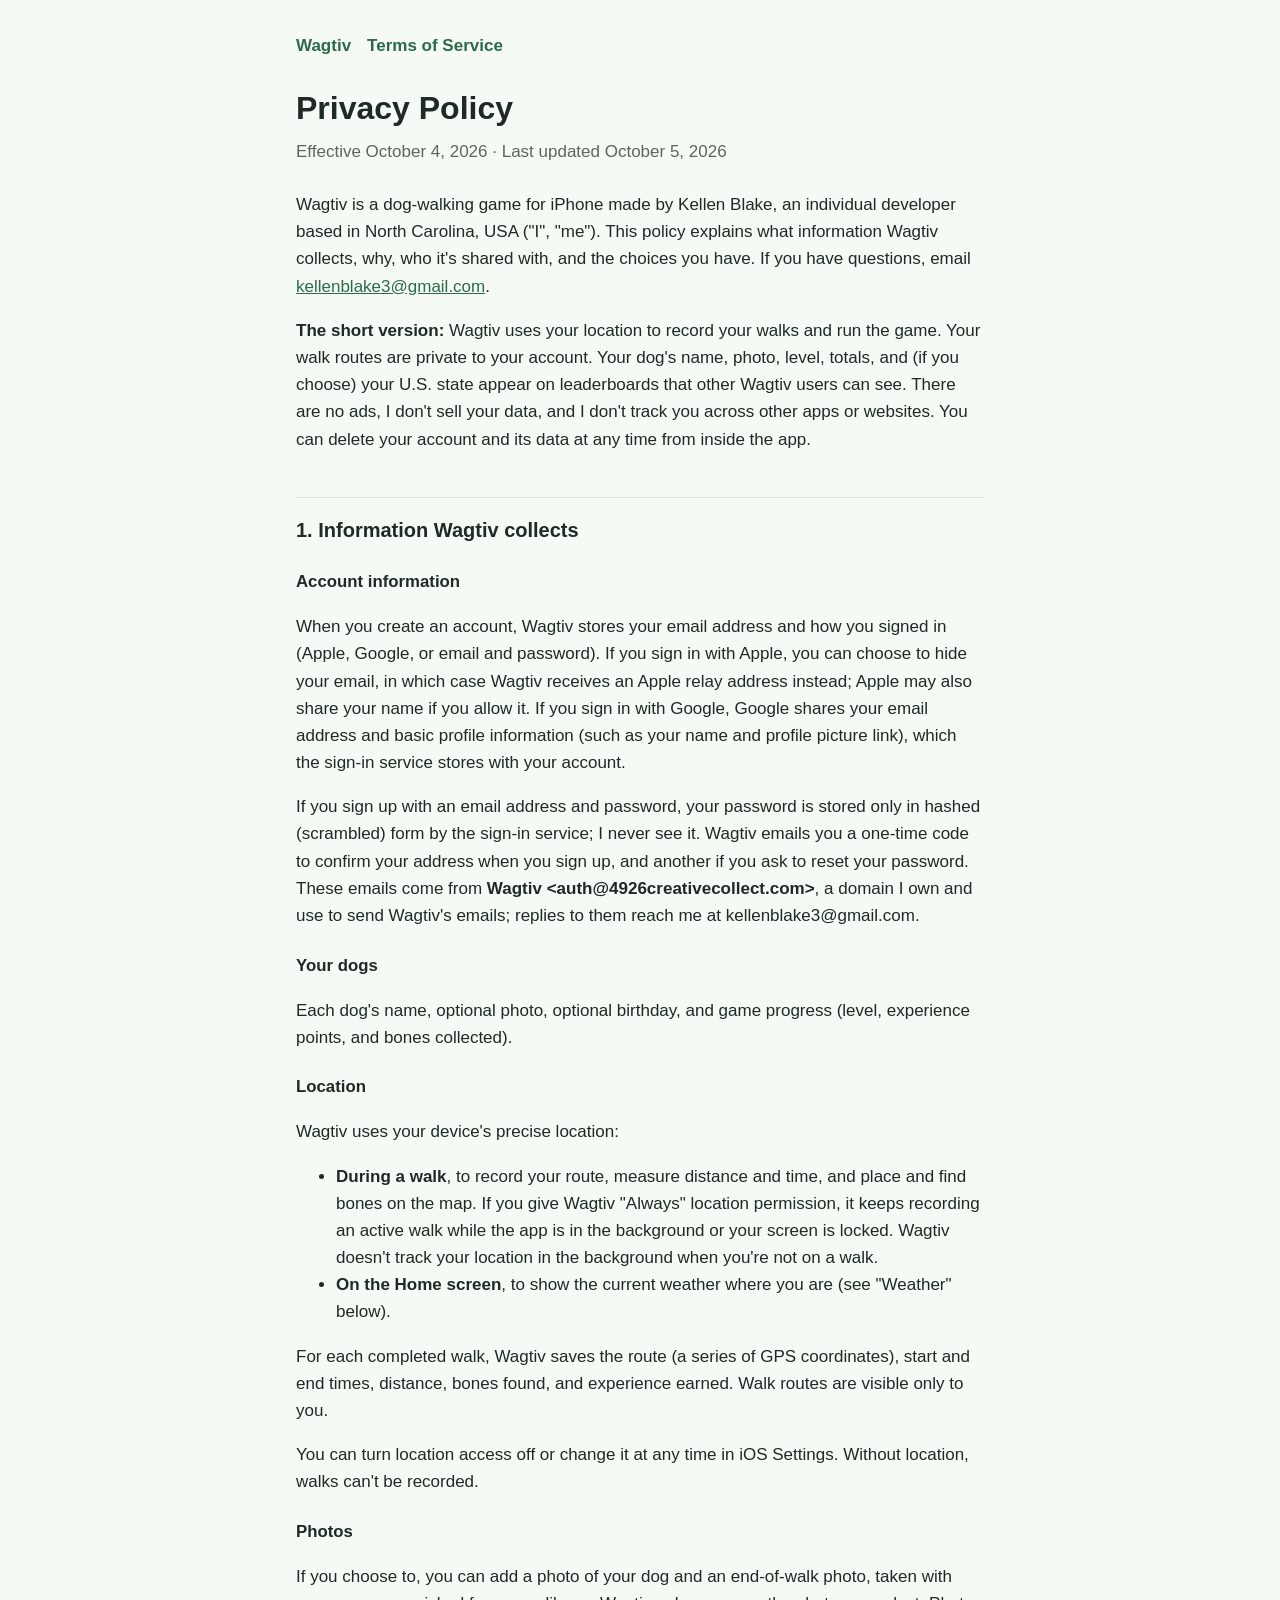
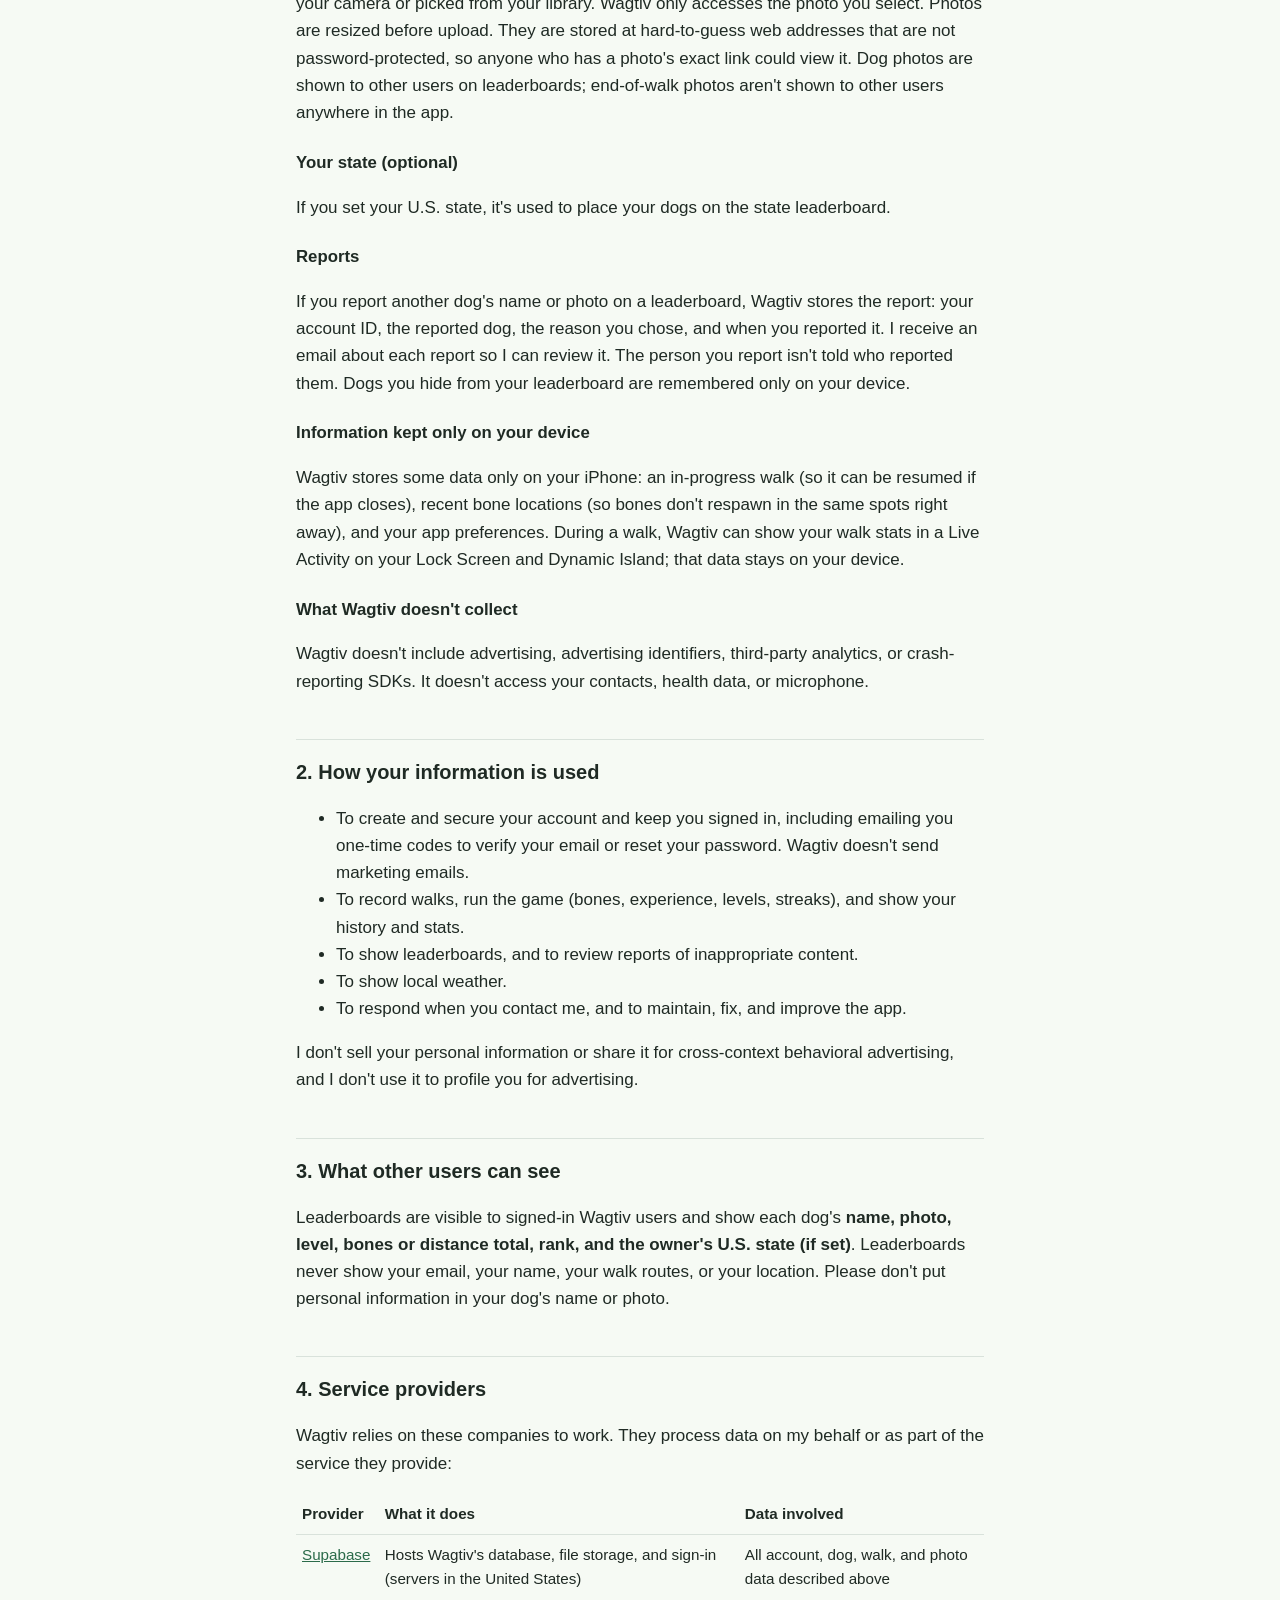
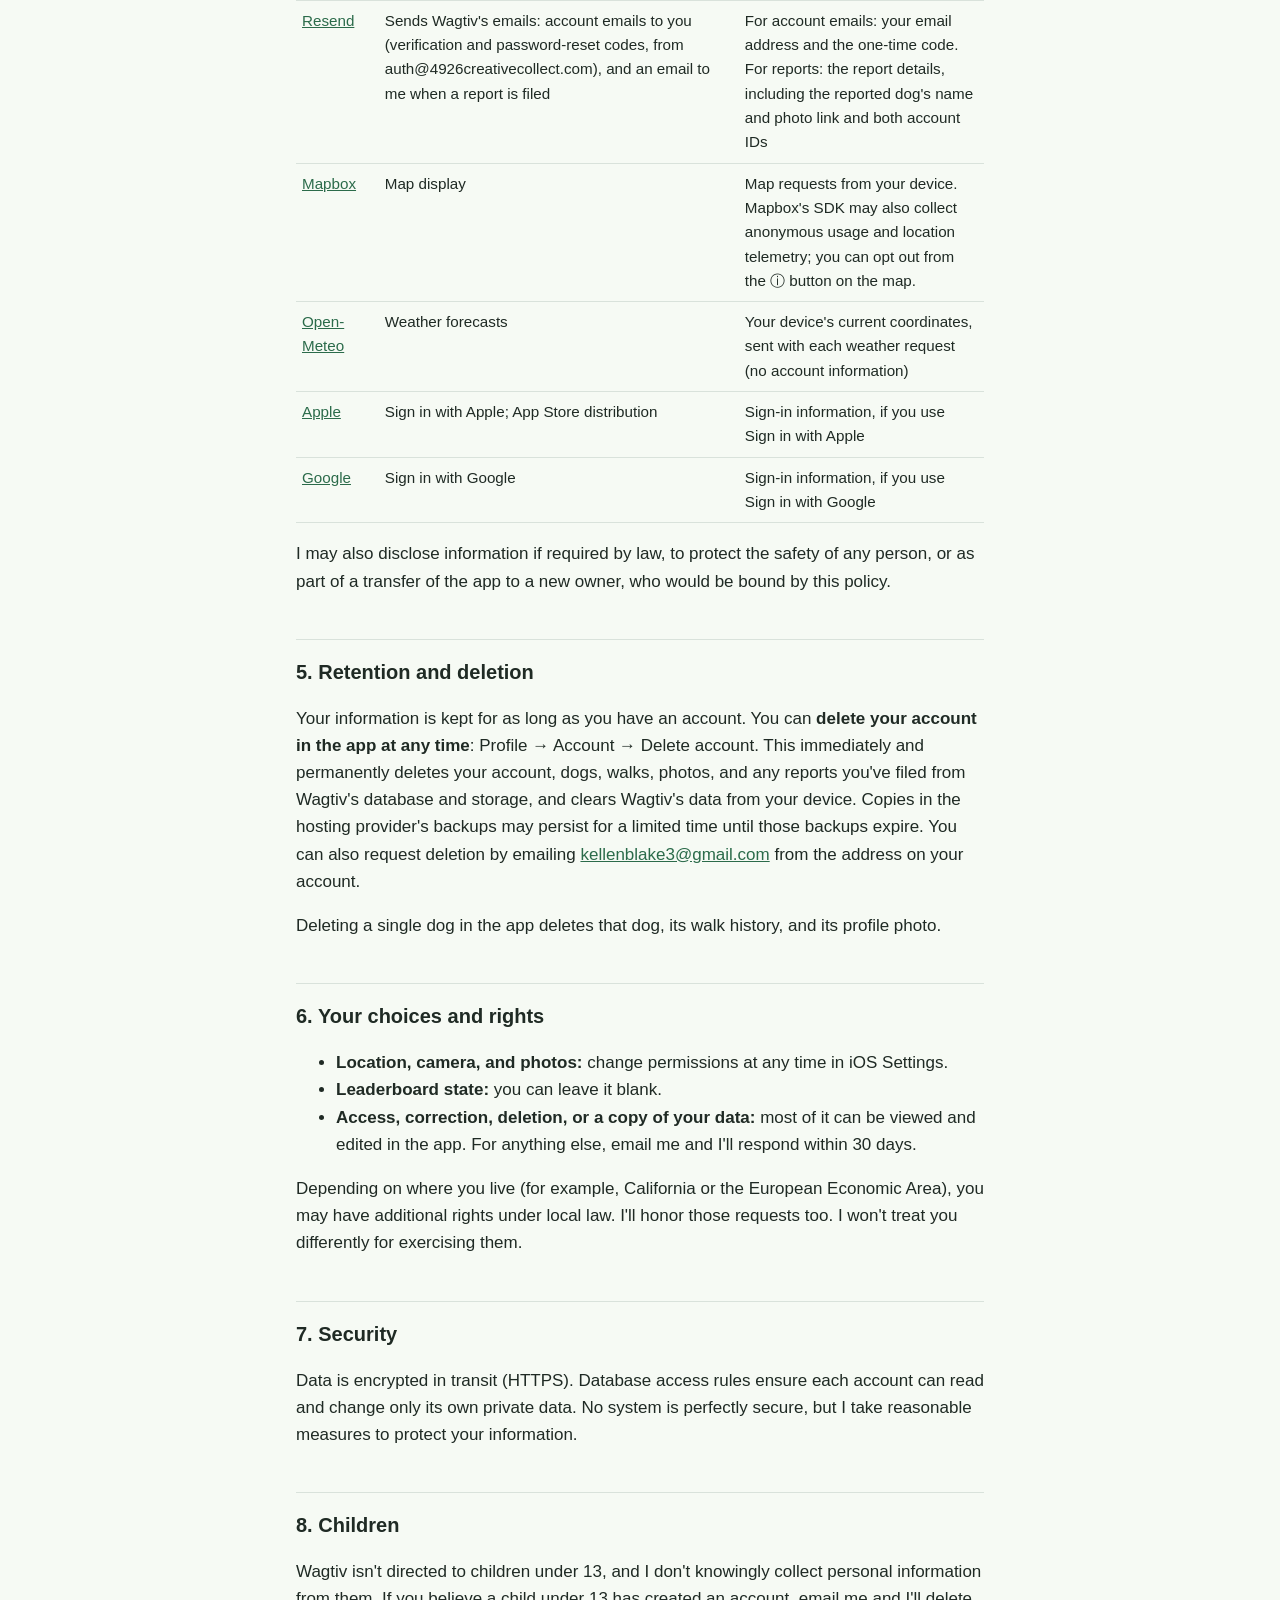
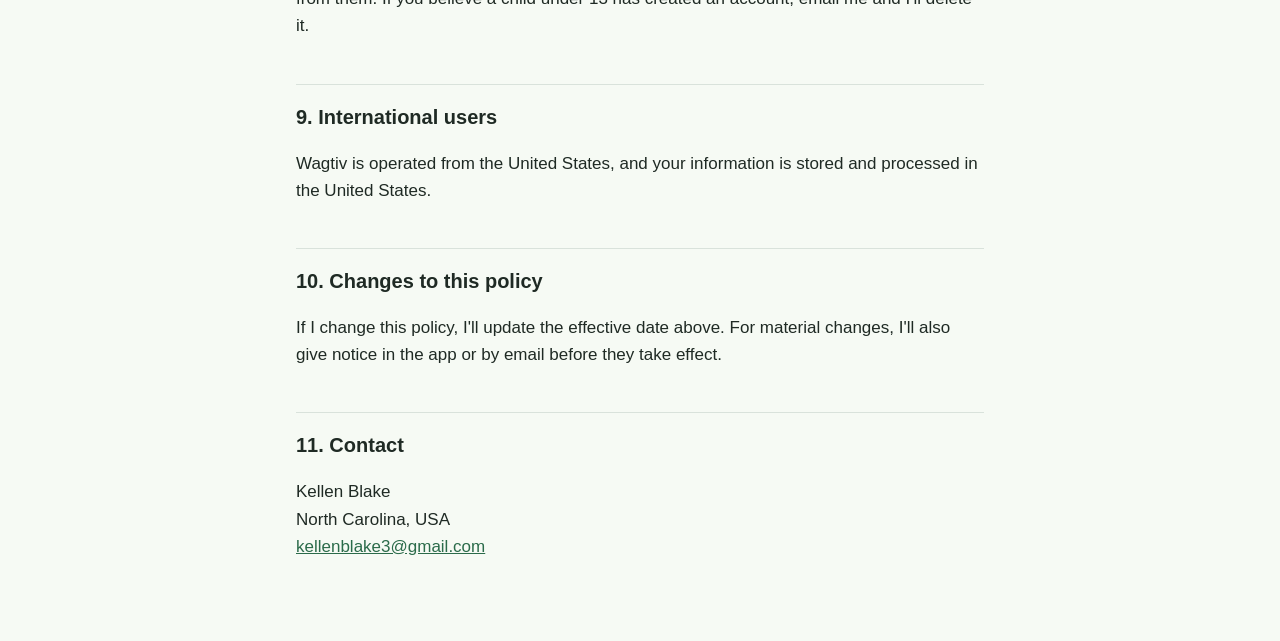
==== commit 333d2ebf: "Privacy: email/password sign-in; Resend account emails from 4926creativecollect.com" ====
--- a/privacy.html
+++ b/privacy.html
@@ -4,7 +4,7 @@
 <body><main>
 <nav><a href="index.html">Wagtiv</a><a href="terms.html">Terms of Service</a></nav>
 <h1>Privacy Policy</h1>
-<p class="meta">Effective October 4, 2026</p>
+<p class="meta">Effective October 4, 2026 · Last updated October 5, 2026</p>
 
 <p>Wagtiv is a dog-walking game for iPhone made by Kellen Blake, an individual developer based in North Carolina, USA ("I", "me"). This policy explains what information Wagtiv collects, why, who it's shared with, and the choices you have. If you have questions, email <a href="mailto:kellenblake3@gmail.com">kellenblake3@gmail.com</a>.</p>
 
@@ -13,7 +13,8 @@
 <h2>1. Information Wagtiv collects</h2>
 
 <h3>Account information</h3>
-<p>When you create an account, Wagtiv stores your email address and how you signed in (Apple or Google). If you sign in with Apple, you can choose to hide your email, in which case Wagtiv receives an Apple relay address instead; Apple may also share your name if you allow it. If you sign in with Google, Google shares your email address and basic profile information (such as your name and profile picture link), which the sign-in service stores with your account.</p>
+<p>When you create an account, Wagtiv stores your email address and how you signed in (Apple, Google, or email and password). If you sign in with Apple, you can choose to hide your email, in which case Wagtiv receives an Apple relay address instead; Apple may also share your name if you allow it. If you sign in with Google, Google shares your email address and basic profile information (such as your name and profile picture link), which the sign-in service stores with your account.</p>
+<p>If you sign up with an email address and password, your password is stored only in hashed (scrambled) form by the sign-in service; I never see it. Wagtiv emails you a one-time code to confirm your address when you sign up, and another if you ask to reset your password. These emails come from <strong>Wagtiv &lt;auth@4926creativecollect.com&gt;</strong>, a domain I own and use to send Wagtiv's emails; replies to them reach me at kellenblake3@gmail.com.</p>
 
 <h3>Your dogs</h3>
 <p>Each dog's name, optional photo, optional birthday, and game progress (level, experience points, and bones collected).</p>
@@ -44,7 +45,7 @@
 
 <h2>2. How your information is used</h2>
 <ul>
-  <li>To create and secure your account and keep you signed in.</li>
+  <li>To create and secure your account and keep you signed in, including emailing you one-time codes to verify your email or reset your password. Wagtiv doesn't send marketing emails.</li>
   <li>To record walks, run the game (bones, experience, levels, streaks), and show your history and stats.</li>
   <li>To show leaderboards, and to review reports of inappropriate content.</li>
   <li>To show local weather.</li>
@@ -60,7 +61,7 @@
 <table>
   <tr><th>Provider</th><th>What it does</th><th>Data involved</th></tr>
   <tr><td><a href="https://supabase.com/privacy">Supabase</a></td><td>Hosts Wagtiv's database, file storage, and sign-in (servers in the United States)</td><td>All account, dog, walk, and photo data described above</td></tr>
-  <tr><td><a href="https://resend.com/legal/privacy-policy">Resend</a></td><td>Sends me an email when a report is filed</td><td>The report details, including the reported dog's name and photo link and both account IDs</td></tr>
+  <tr><td><a href="https://resend.com/legal/privacy-policy">Resend</a></td><td>Sends Wagtiv's emails: account emails to you (verification and password-reset codes, from auth@4926creativecollect.com), and an email to me when a report is filed</td><td>For account emails: your email address and the one-time code. For reports: the report details, including the reported dog's name and photo link and both account IDs</td></tr>
   <tr><td><a href="https://www.mapbox.com/legal/privacy">Mapbox</a></td><td>Map display</td><td>Map requests from your device. Mapbox's SDK may also collect anonymous usage and location telemetry; you can opt out from the ⓘ button on the map.</td></tr>
   <tr><td><a href="https://open-meteo.com/en/terms">Open-Meteo</a></td><td>Weather forecasts</td><td>Your device's current coordinates, sent with each weather request (no account information)</td></tr>
   <tr><td><a href="https://www.apple.com/legal/privacy/">Apple</a></td><td>Sign in with Apple; App Store distribution</td><td>Sign-in information, if you use Sign in with Apple</td></tr>
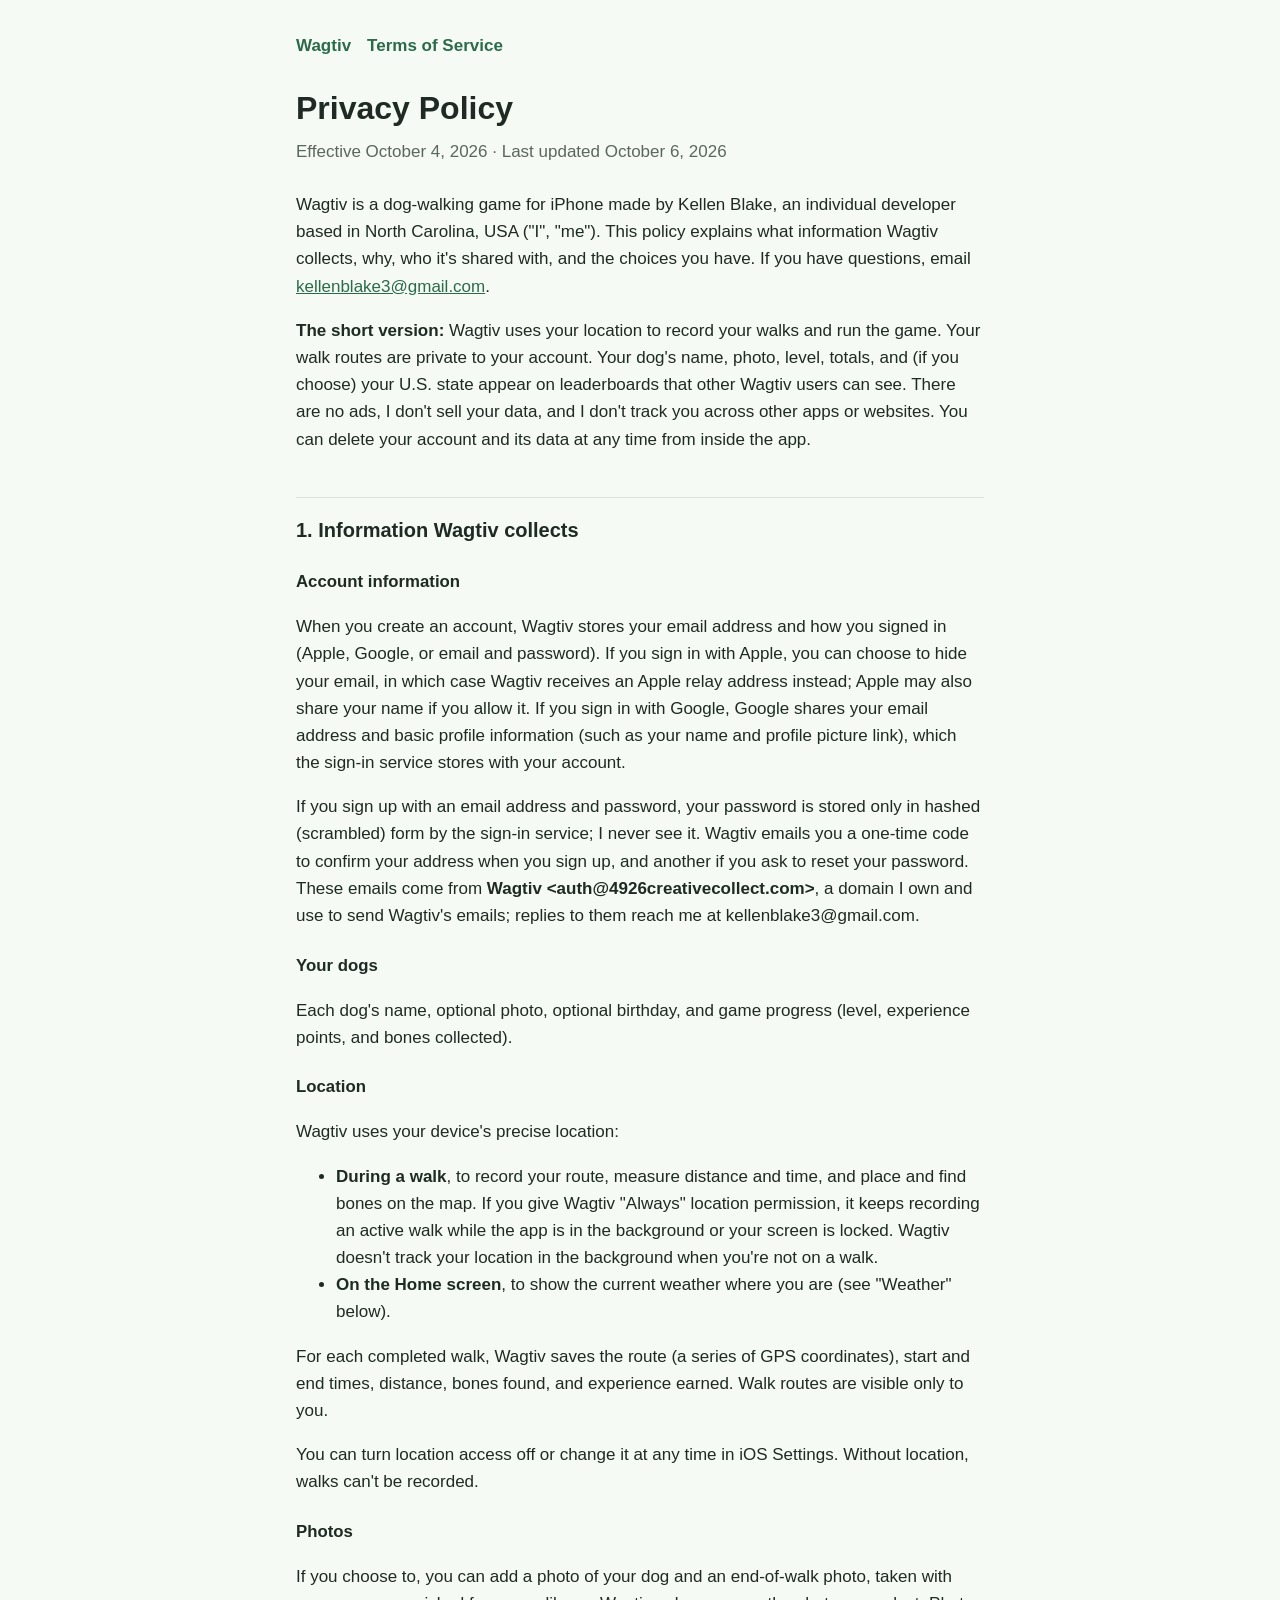
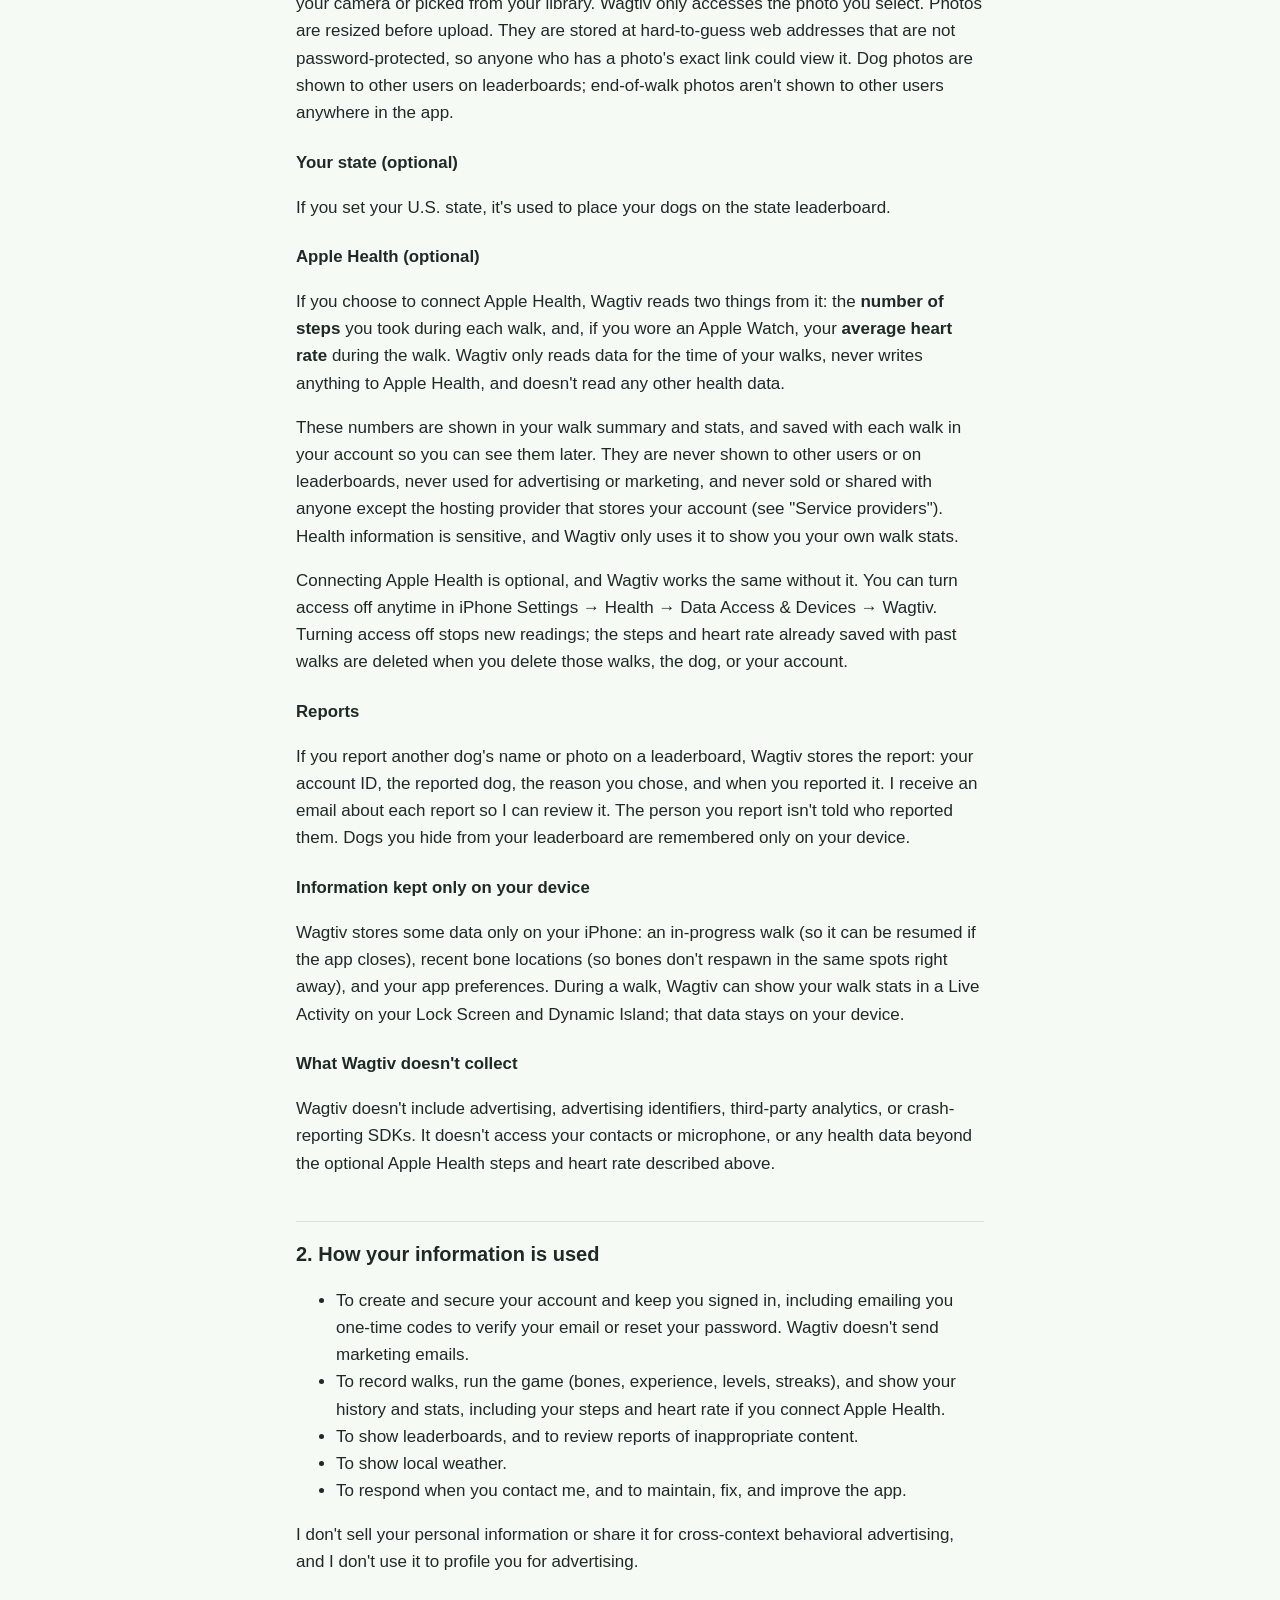
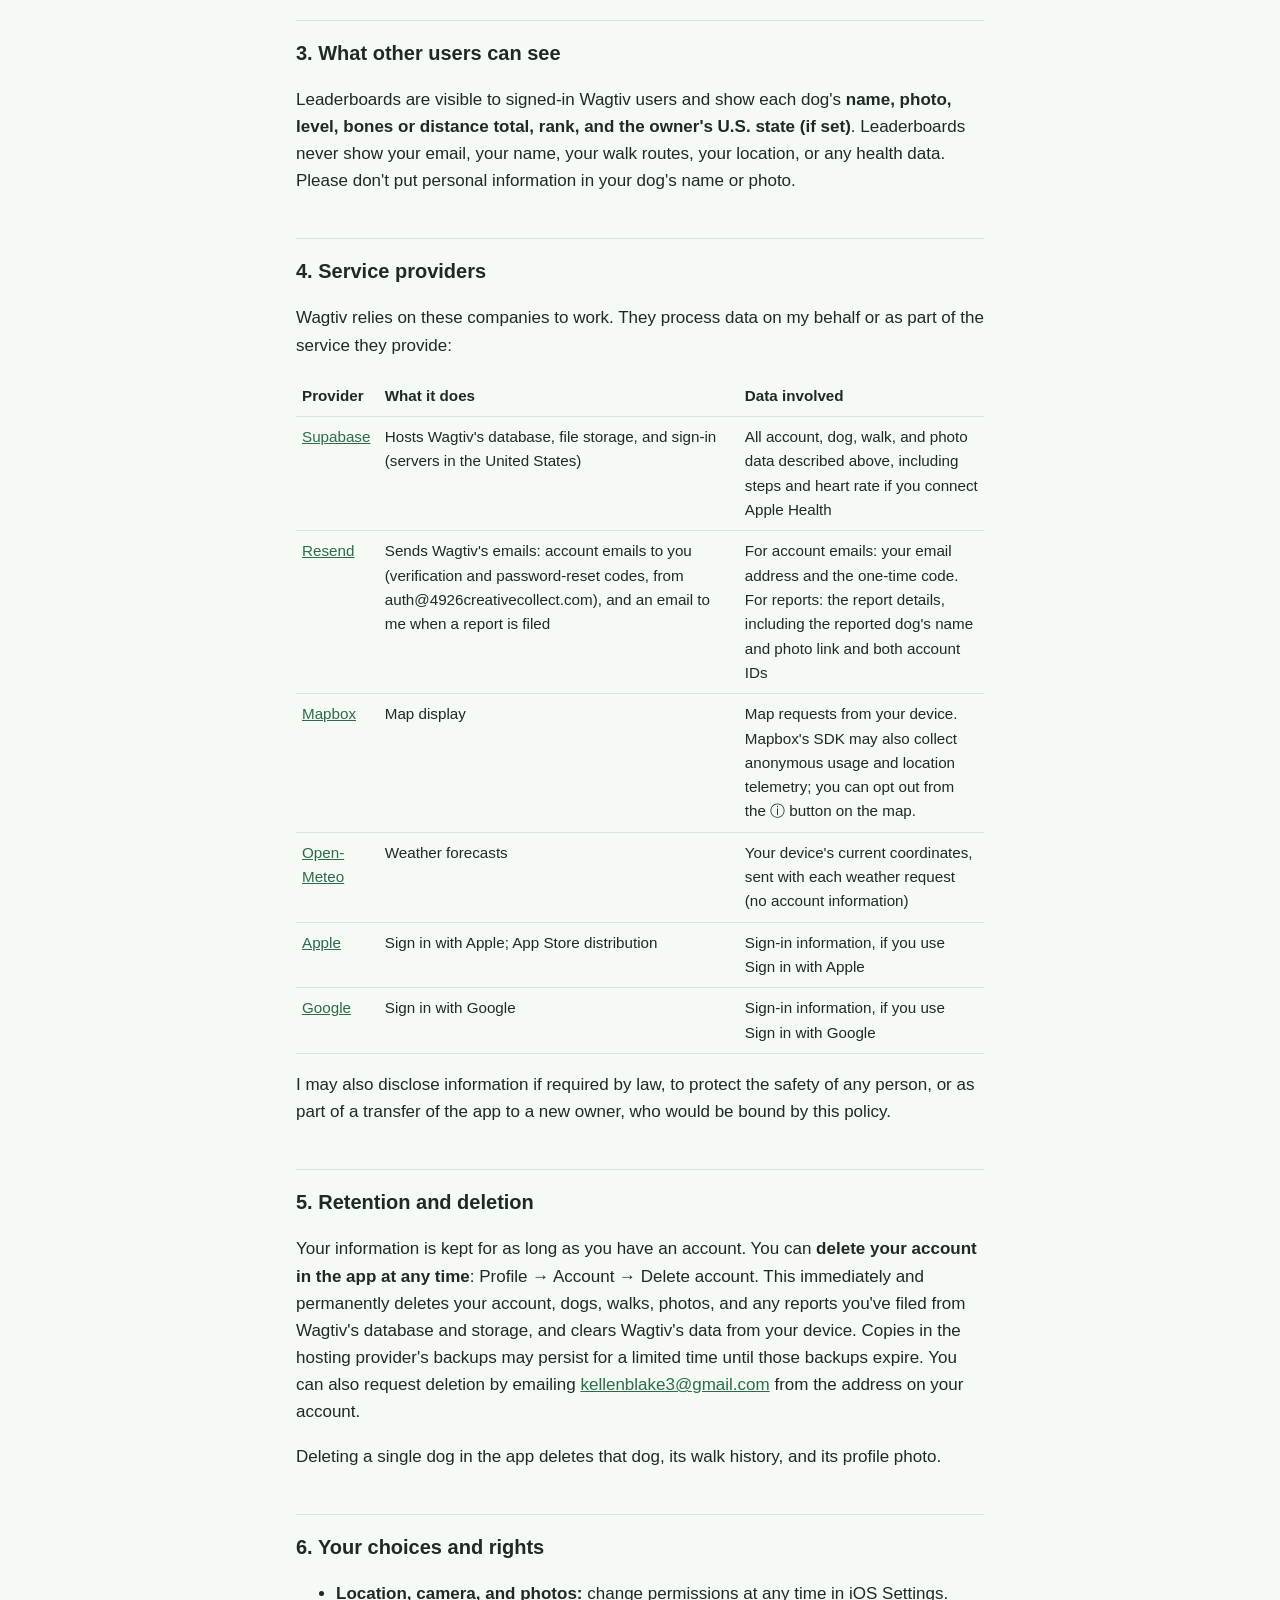
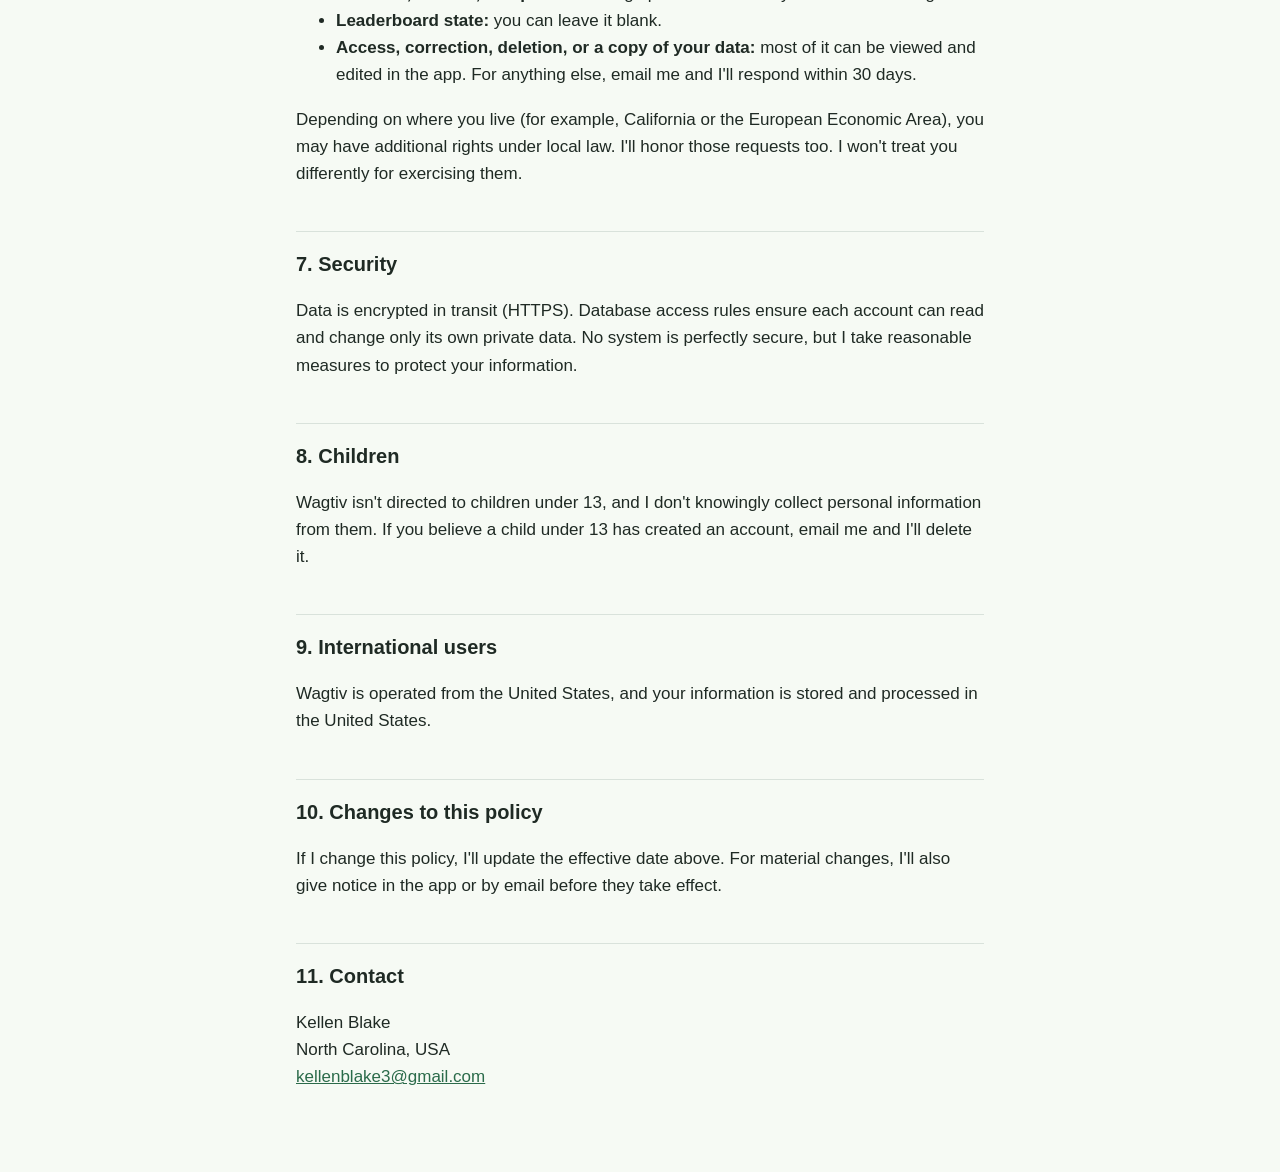
==== commit a00f1bda: "Privacy: optional Apple Health (steps, Watch heart rate)" ====
--- a/privacy.html
+++ b/privacy.html
@@ -4,7 +4,7 @@
 <body><main>
 <nav><a href="index.html">Wagtiv</a><a href="terms.html">Terms of Service</a></nav>
 <h1>Privacy Policy</h1>
-<p class="meta">Effective October 4, 2026 · Last updated October 5, 2026</p>
+<p class="meta">Effective October 4, 2026 · Last updated October 6, 2026</p>
 
 <p>Wagtiv is a dog-walking game for iPhone made by Kellen Blake, an individual developer based in North Carolina, USA ("I", "me"). This policy explains what information Wagtiv collects, why, who it's shared with, and the choices you have. If you have questions, email <a href="mailto:kellenblake3@gmail.com">kellenblake3@gmail.com</a>.</p>
 
@@ -34,6 +34,11 @@
 <h3>Your state (optional)</h3>
 <p>If you set your U.S. state, it's used to place your dogs on the state leaderboard.</p>
 
+<h3>Apple Health (optional)</h3>
+<p>If you choose to connect Apple Health, Wagtiv reads two things from it: the <strong>number of steps</strong> you took during each walk, and, if you wore an Apple Watch, your <strong>average heart rate</strong> during the walk. Wagtiv only reads data for the time of your walks, never writes anything to Apple Health, and doesn't read any other health data.</p>
+<p>These numbers are shown in your walk summary and stats, and saved with each walk in your account so you can see them later. They are never shown to other users or on leaderboards, never used for advertising or marketing, and never sold or shared with anyone except the hosting provider that stores your account (see "Service providers"). Health information is sensitive, and Wagtiv only uses it to show you your own walk stats.</p>
+<p>Connecting Apple Health is optional, and Wagtiv works the same without it. You can turn access off anytime in iPhone Settings → Health → Data Access &amp; Devices → Wagtiv. Turning access off stops new readings; the steps and heart rate already saved with past walks are deleted when you delete those walks, the dog, or your account.</p>
+
 <h3>Reports</h3>
 <p>If you report another dog's name or photo on a leaderboard, Wagtiv stores the report: your account ID, the reported dog, the reason you chose, and when you reported it. I receive an email about each report so I can review it. The person you report isn't told who reported them. Dogs you hide from your leaderboard are remembered only on your device.</p>
 
@@ -41,12 +46,12 @@
 <p>Wagtiv stores some data only on your iPhone: an in-progress walk (so it can be resumed if the app closes), recent bone locations (so bones don't respawn in the same spots right away), and your app preferences. During a walk, Wagtiv can show your walk stats in a Live Activity on your Lock Screen and Dynamic Island; that data stays on your device.</p>
 
 <h3>What Wagtiv doesn't collect</h3>
-<p>Wagtiv doesn't include advertising, advertising identifiers, third-party analytics, or crash-reporting SDKs. It doesn't access your contacts, health data, or microphone.</p>
+<p>Wagtiv doesn't include advertising, advertising identifiers, third-party analytics, or crash-reporting SDKs. It doesn't access your contacts or microphone, or any health data beyond the optional Apple Health steps and heart rate described above.</p>
 
 <h2>2. How your information is used</h2>
 <ul>
   <li>To create and secure your account and keep you signed in, including emailing you one-time codes to verify your email or reset your password. Wagtiv doesn't send marketing emails.</li>
-  <li>To record walks, run the game (bones, experience, levels, streaks), and show your history and stats.</li>
+  <li>To record walks, run the game (bones, experience, levels, streaks), and show your history and stats, including your steps and heart rate if you connect Apple Health.</li>
   <li>To show leaderboards, and to review reports of inappropriate content.</li>
   <li>To show local weather.</li>
   <li>To respond when you contact me, and to maintain, fix, and improve the app.</li>
@@ -54,13 +59,13 @@
 <p>I don't sell your personal information or share it for cross-context behavioral advertising, and I don't use it to profile you for advertising.</p>
 
 <h2>3. What other users can see</h2>
-<p>Leaderboards are visible to signed-in Wagtiv users and show each dog's <strong>name, photo, level, bones or distance total, rank, and the owner's U.S. state (if set)</strong>. Leaderboards never show your email, your name, your walk routes, or your location. Please don't put personal information in your dog's name or photo.</p>
+<p>Leaderboards are visible to signed-in Wagtiv users and show each dog's <strong>name, photo, level, bones or distance total, rank, and the owner's U.S. state (if set)</strong>. Leaderboards never show your email, your name, your walk routes, your location, or any health data. Please don't put personal information in your dog's name or photo.</p>
 
 <h2>4. Service providers</h2>
 <p>Wagtiv relies on these companies to work. They process data on my behalf or as part of the service they provide:</p>
 <table>
   <tr><th>Provider</th><th>What it does</th><th>Data involved</th></tr>
-  <tr><td><a href="https://supabase.com/privacy">Supabase</a></td><td>Hosts Wagtiv's database, file storage, and sign-in (servers in the United States)</td><td>All account, dog, walk, and photo data described above</td></tr>
+  <tr><td><a href="https://supabase.com/privacy">Supabase</a></td><td>Hosts Wagtiv's database, file storage, and sign-in (servers in the United States)</td><td>All account, dog, walk, and photo data described above, including steps and heart rate if you connect Apple Health</td></tr>
   <tr><td><a href="https://resend.com/legal/privacy-policy">Resend</a></td><td>Sends Wagtiv's emails: account emails to you (verification and password-reset codes, from auth@4926creativecollect.com), and an email to me when a report is filed</td><td>For account emails: your email address and the one-time code. For reports: the report details, including the reported dog's name and photo link and both account IDs</td></tr>
   <tr><td><a href="https://www.mapbox.com/legal/privacy">Mapbox</a></td><td>Map display</td><td>Map requests from your device. Mapbox's SDK may also collect anonymous usage and location telemetry; you can opt out from the ⓘ button on the map.</td></tr>
   <tr><td><a href="https://open-meteo.com/en/terms">Open-Meteo</a></td><td>Weather forecasts</td><td>Your device's current coordinates, sent with each weather request (no account information)</td></tr>
